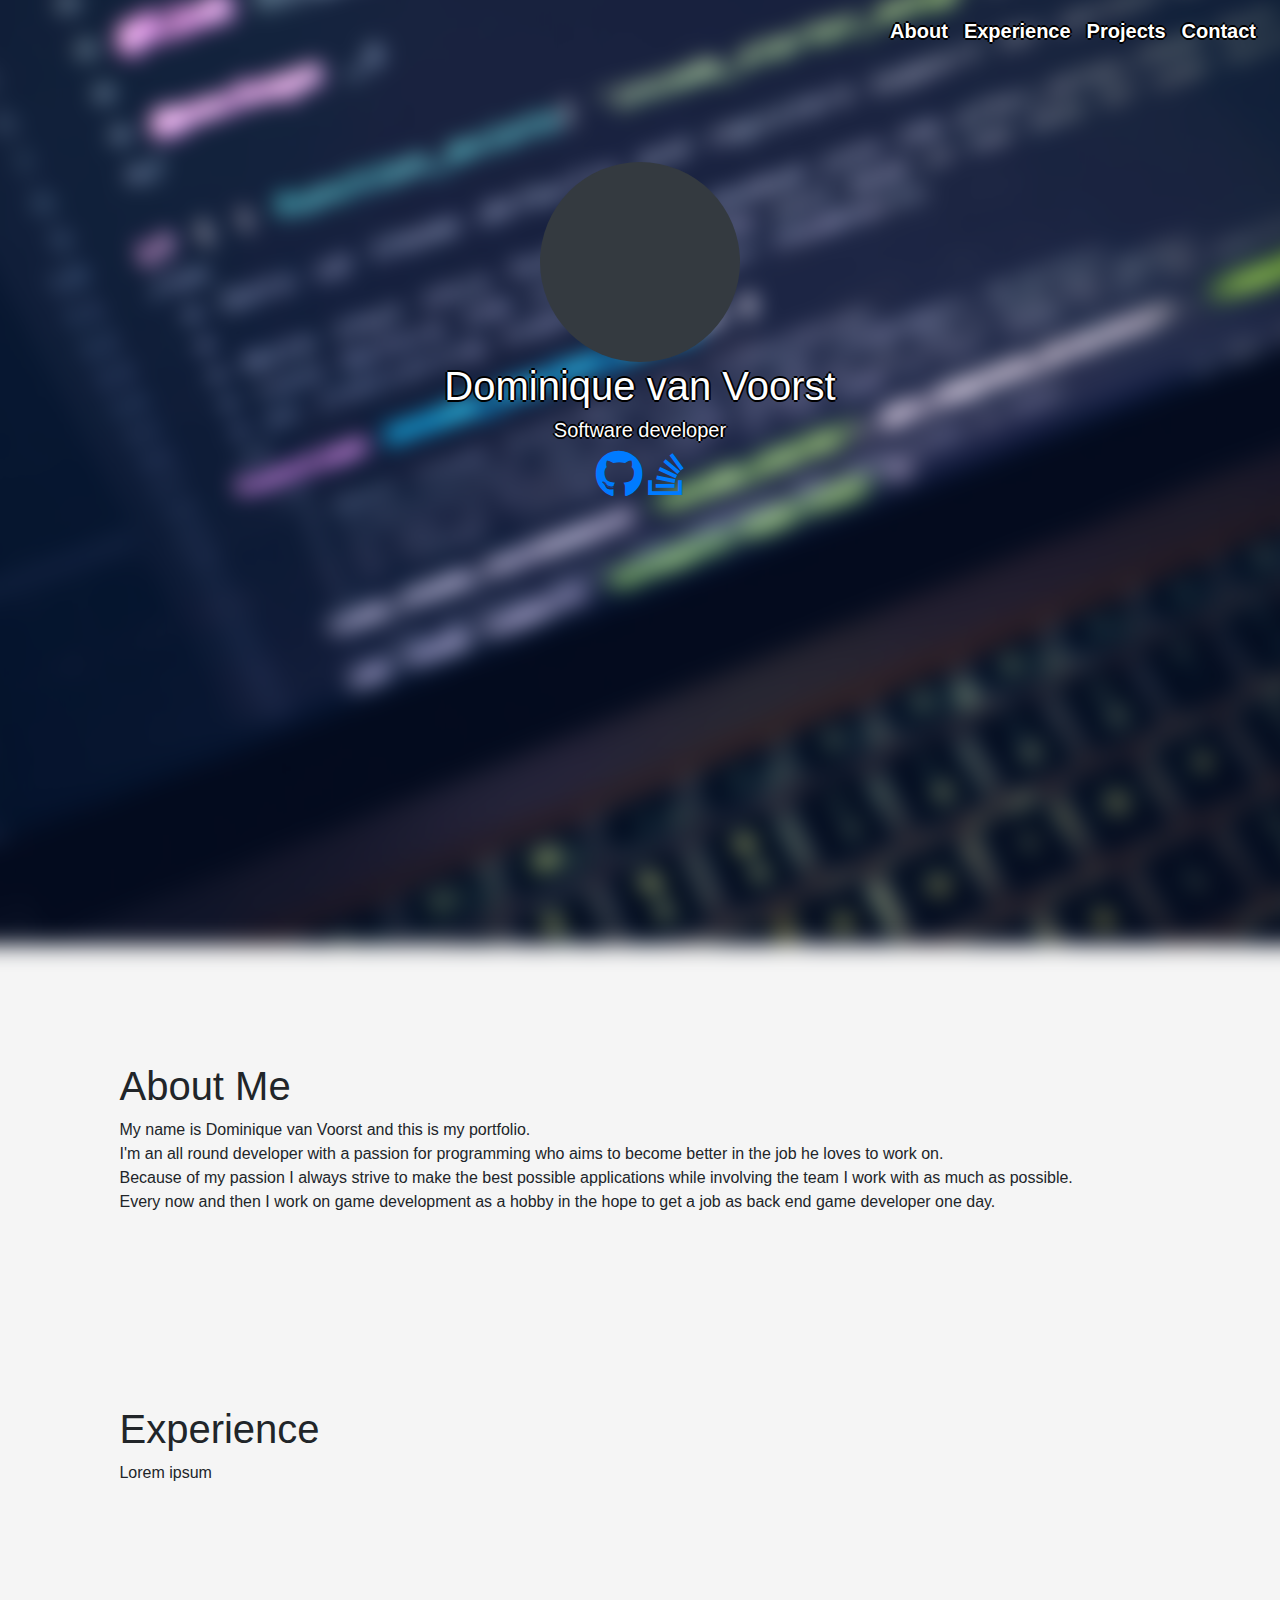
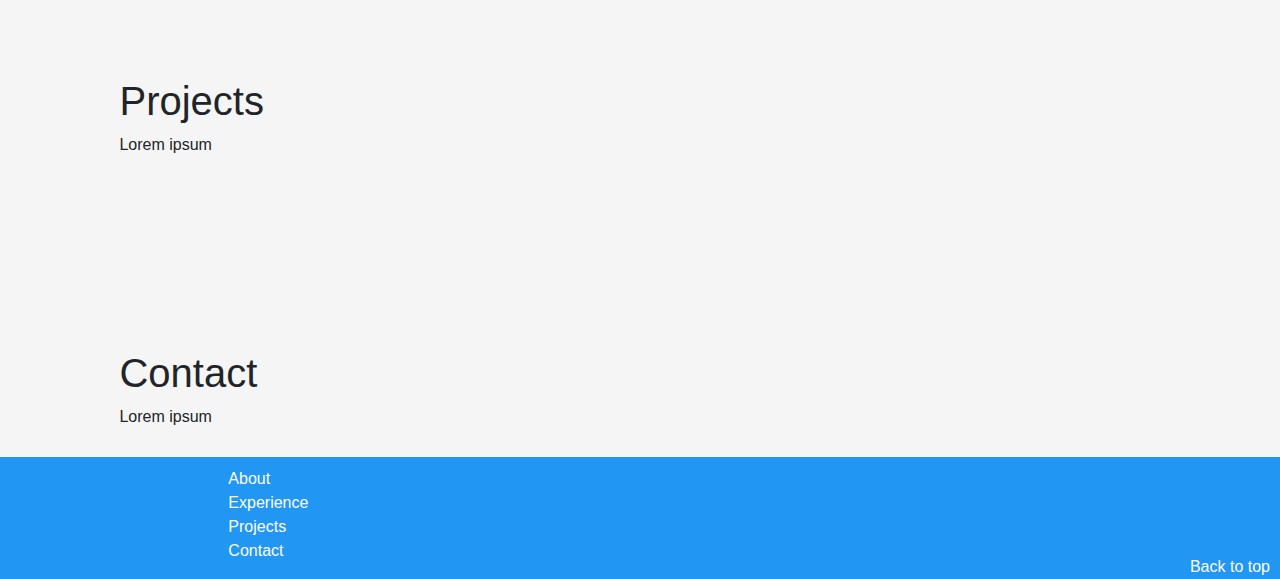
==== main.html @ 4c3c2ff3 "added a footer, improved web layout" ====
<!DOCTYPE html>
<html>
    <head>
        <!-- Stylesheet links-->
        <link rel="stylesheet" href="https://maxcdn.bootstrapcdn.com/bootstrap/4.1.0/css/bootstrap.min.css">
        <link rel="stylesheet" type="text/css" href="main.css">
        <link rel="stylesheet" href="https://use.fontawesome.com/releases/v5.0.13/css/all.css">
        <!-- Script includes-->
        <script src="https://ajax.googleapis.com/ajax/libs/jquery/3.3.1/jquery.min.js"></script>
        <script src="https://maxcdn.bootstrapcdn.com/bootstrap/4.1.0/js/bootstrap.min.js"></script>
        <!-- Meta data ?-->
    </head>
    <body>
        <div class="parralax"></div>
        <nav id="navbar" class="navbar navbar-expand-sm transparent navbar-dark">
            <ul class="navbar-nav ml-auto">
                <li class="nav-item active">
                    <a class="nav-link font-weight-bold text-border" href="#about-me">About</a>
                </li>
                <li class="nav-item active">
                    <a class="nav-link font-weight-bold text-border" href="#experience">Experience</a>
                </li>
                <li class="nav-item active">
                    <a class="nav-link font-weight-bold text-border" href="#projects">Projects</a>
                </li>
                <li class="nav-item active">
                    <a class="nav-link font-weight-bold text-border" href="#contact">Contact</a>
                </li>
            </ul>
        </nav>
        <div class="container-fluid" style="margin-top: 100px">
            <div class="row justify-content-center">
                <div class="col-5" >
                    <div class="bg-dark" style=" margin:auto; width: 200px; height: 200px; border-radius: 100%">
                    </div>
                    <div>
                        <h1 class="text-center text-border">Dominique van Voorst</h1>
                        <h5 class="text-center text-border">Software developer</h5>
                    <div>
                    <div style="text-align: center">
                        <a href="#"><i class="fab fa-github fa-3x"></i></a>
                        <a href="#"><i class="fab fa-stack-overflow fa-3x"></i></a>
                    </div>
                </div>
            </div>
        </div>
        <div class="container-fluid">
            <div class="row">
                <div class="col-md-1"></div>
                <div class="col-md-10 card-box" style="margin-top: 550px;">
                    <h1 id="about-me" class="text-block-font-family">About Me</h1>
                    <p>My name is Dominique van Voorst and this is my portfolio. </br>
                    I'm an all round developer with a passion for programming who aims to become better in the job he loves to work on.</br>
                    Because of my passion I always strive to make the best possible applications while involving the team I work with as much as possible. </br>
                    Every now and then I work on game development as a hobby in the hope to get a job as back end game developer one day.</p>
                </div>
                <div class="col-md-1"></div>
            </div>
            <div class="row">
                <div class="col-md-1"></div>
                <div class="col-10 card-box" style="margin-top: 150px;">
                    <h1 id="experience" class="text-block-font-family">Experience</h1>
                    <p>Lorem ipsum</p>
                </div>
                <div class="col-md-1"></div>
            </div>
            <div class="row">
                <div class="col-md-1"></div>
                <div class="col-10 card-box" style="margin-top: 150px;">
                    <h1 id="projects" class="text-block-font-family">Projects</h1>
                    <p>Lorem ipsum</p>
                </div>
                <div class="col-md-1"></div>
            </div>
            <div class="row">
                <div class="col-md-1"></div>
                <div class="col-10 card-box" style="margin-top: 150px;">
                    <h1 id="contact" class="text-block-font-family">Contact</h1>
                    <p>Lorem ipsum</p>
                </div>
                <div class="col-md-1"></div>
            </div>
        </div>
        <footer style="color: white; background-color: #2196f3; height: auto; width: 100%">
            <div class="container-fluid">
                <div class="row">
                    <div class="col-md-2"></div>
                    <div class="col-md-8" style="padding-top: 10px;">
                        <ul class="list-unstyled">
                            <li><a class="text-white" href="#about-me">About</a></li>
                            <li><a class="text-white" href="#experience">Experience</a></li>
                            <li><a class="text-white" href="#projects">Projects</a></li>
                            <li><a class="text-white" href="#contact">Contact</a></li>
                        </ul>
                    </div>
                    <div class="col-md-2" style="position:relative">
                        <a href="#navbar" class="text-white" style="position:absolute; right:10px ;bottom:0">Back to top</a>
                    </div>
                </div>
            </div>
        </footer>
    </body>
</html>
---- main.css ----
.parralax {
    content: "";
    position: absolute;
    background-position: center center;
    background-repeat: no-repeat;
    background-size: cover;
    background-image: url("pictures/thumb2-programming-program-code-macbook-pro-laptop-apple.jpg");
    height:100vh;
    width:100%;
    transform: scale(1.1);
    filter: blur(10px);
}

.navbar.transparent {
    border-width: 0px;
    -webkit-box-shadow: 0px 0px;
    box-shadow: 0px 0px;
    background-color: rgba(0,0,0,0.0);
    background-image: -webkit-gradient(linear, 50.00% 0.00%, 50.00% 100.00%, color-stop( 0% , rgba(0,0,0,0.00)),color-stop( 100% , rgba(0,0,0,0.00)));
    background-image: -webkit-linear-gradient(270deg,rgba(0,0,0,0.00) 0%,rgba(0,0,0,0.00) 100%);
    background-image: linear-gradient(180deg,rgba(0,0,0,0.00) 0%,rgba(0,0,0,0.00) 100%);
}

.text-block-font-family {
    font-family: 'Franklin Gothic Medium', 'Arial Narrow', Arial, sans-serif;
}

.card-box {
    padding: 1%;
}

.navbar-dark .navbar-nav .active>.nav-link {
    font-size: 20px;
}

.text-border {
    color: white;
    text-shadow: -2px 0 black, 0 2px black, 2px 0 black, 0 -2px black;
}

body {
    overflow-x: hidden;
    background-color:#F5F5F5;
}
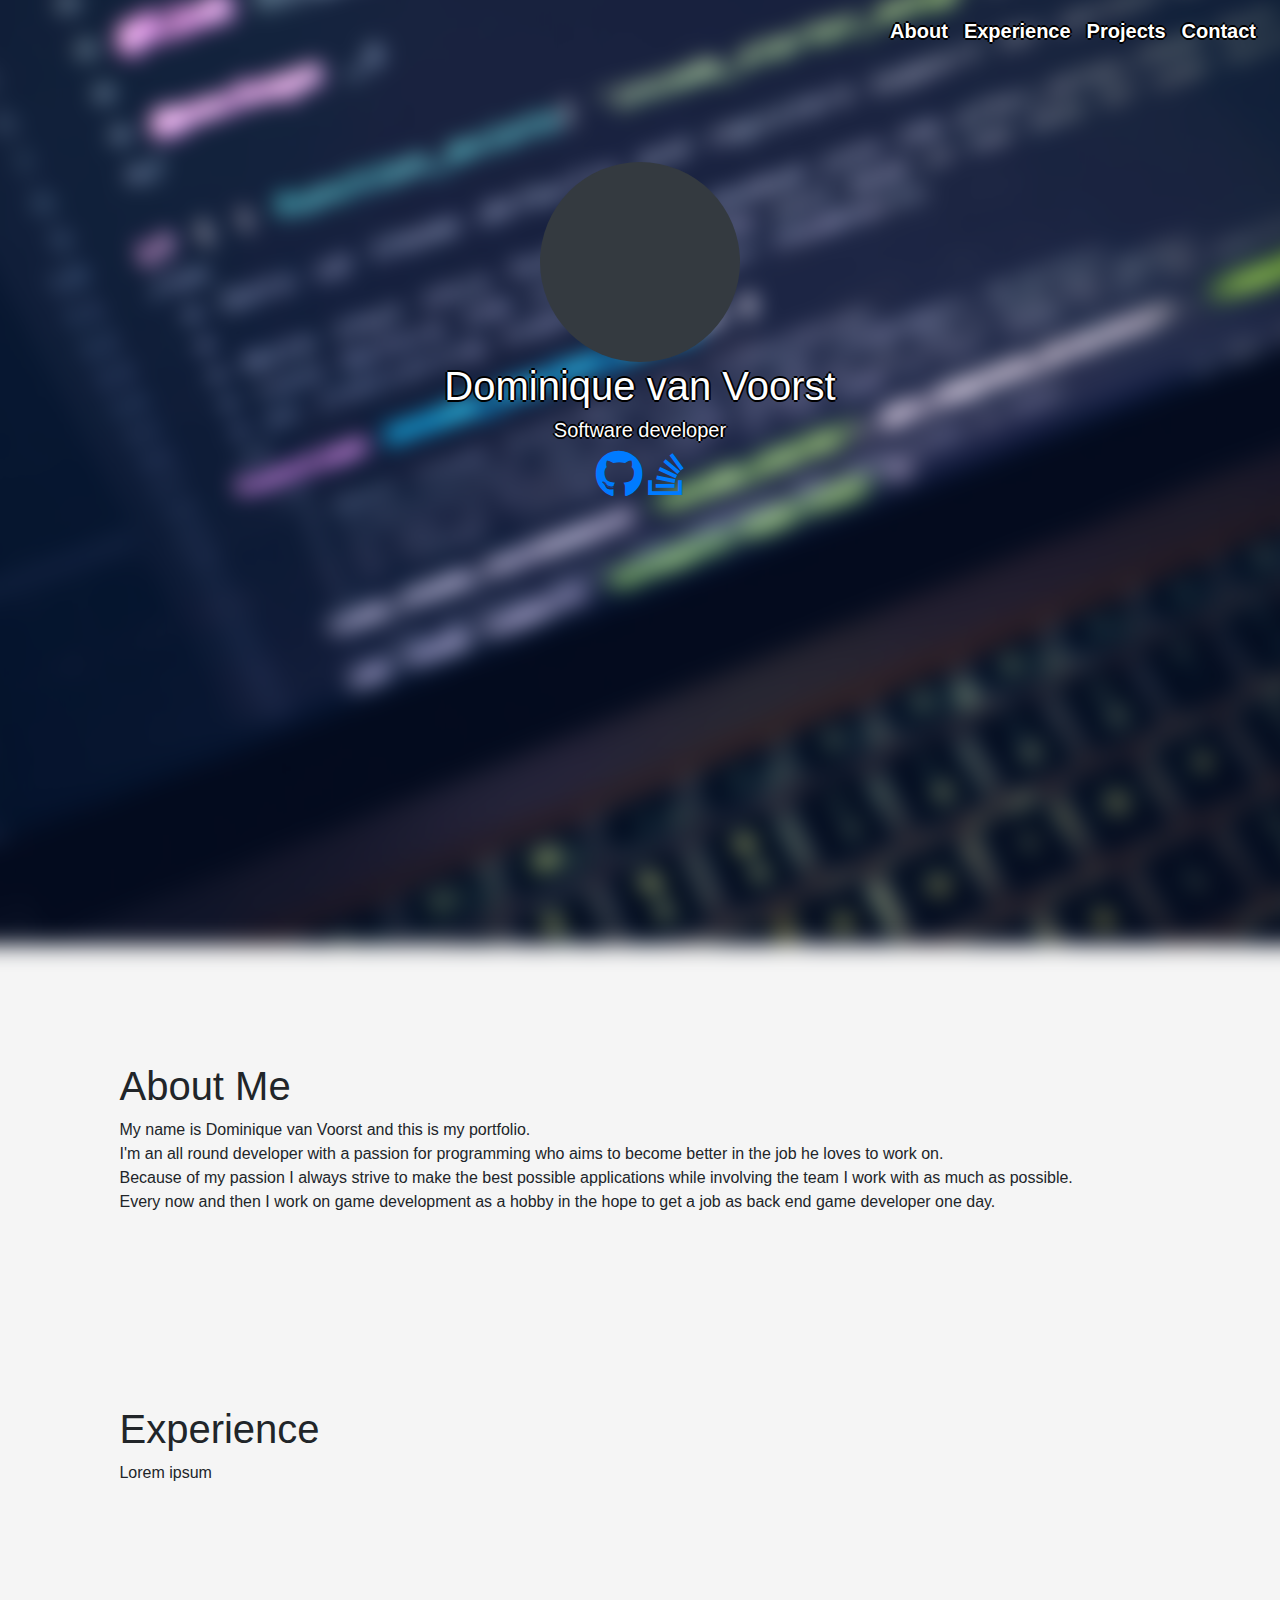
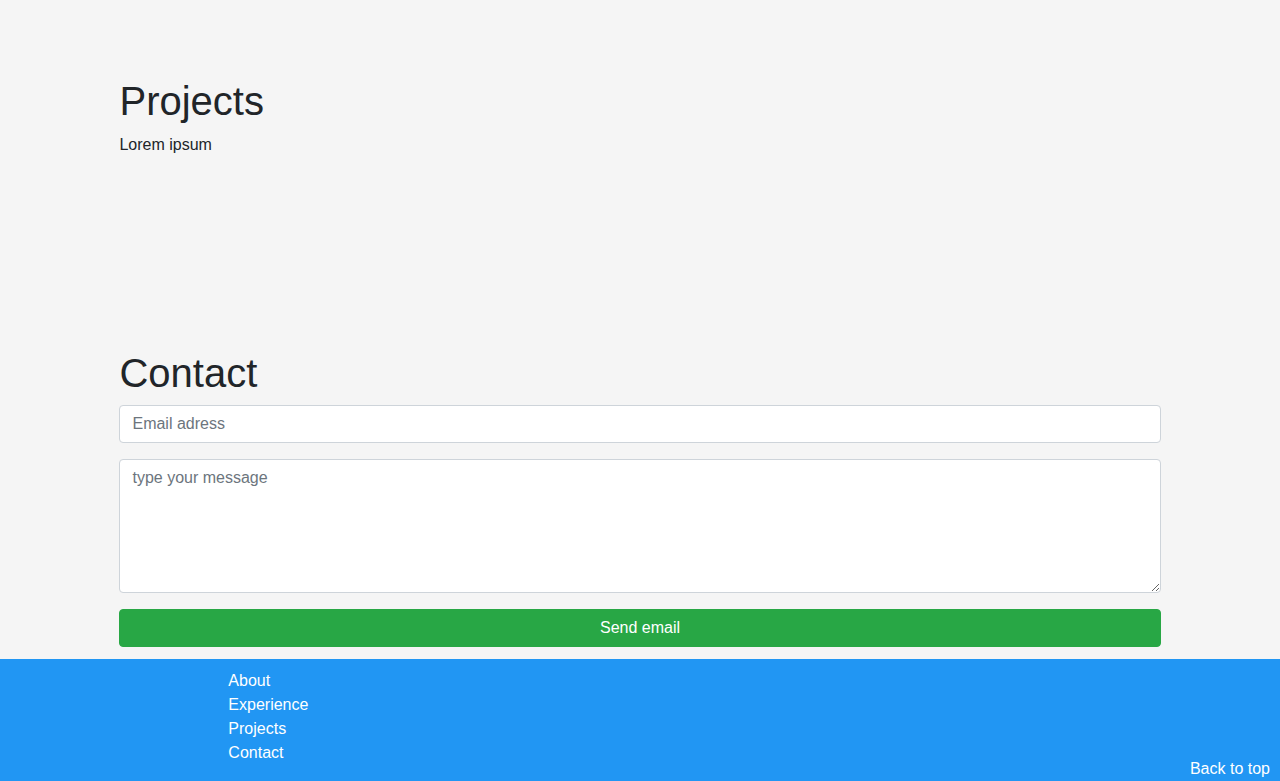
==== commit bbb05919: "added email form to webpage" ====
--- a/main.html
+++ b/main.html
@@ -8,10 +8,14 @@
         <!-- Script includes-->
         <script src="https://ajax.googleapis.com/ajax/libs/jquery/3.3.1/jquery.min.js"></script>
         <script src="https://maxcdn.bootstrapcdn.com/bootstrap/4.1.0/js/bootstrap.min.js"></script>
-        <!-- Meta data ?-->
+        <!-- Meta data -->
+        <meta name="author" content="Dominique van Voorst">
+        <meta name="description" content="Portfolio of Dominique">
+        <meta name="keywords" content="programming, javascript, html, css, java, c++ ,cpp">
     </head>
     <body>
         <div class="parralax"></div>
+        <!-- Navbar -->
         <nav id="navbar" class="navbar navbar-expand-sm transparent navbar-dark">
             <ul class="navbar-nav ml-auto">
                 <li class="nav-item active">
@@ -44,6 +48,7 @@
                 </div>
             </div>
         </div>
+        <!-- Content -->
         <div class="container-fluid">
             <div class="row">
                 <div class="col-md-1"></div>
@@ -76,11 +81,20 @@
                 <div class="col-md-1"></div>
                 <div class="col-10 card-box" style="margin-top: 150px;">
                     <h1 id="contact" class="text-block-font-family">Contact</h1>
-                    <p>Lorem ipsum</p>
+                    <form>
+                        <div class="form-group">
+                            <input class="form-control" placeholder="Email adress"></input>
+                        </div>
+                        <div class="form-group">
+                            <textarea class="form-control" rows="5" placeholder="type your message"></textarea>
+                        </div>
+                        <button type="submit" class="btn btn-success btn-block">Send email</button>
+                    </form>
                 </div>
                 <div class="col-md-1"></div>
             </div>
         </div>
+        <!-- Footer of the webpage-->
         <footer style="color: white; background-color: #2196f3; height: auto; width: 100%">
             <div class="container-fluid">
                 <div class="row">
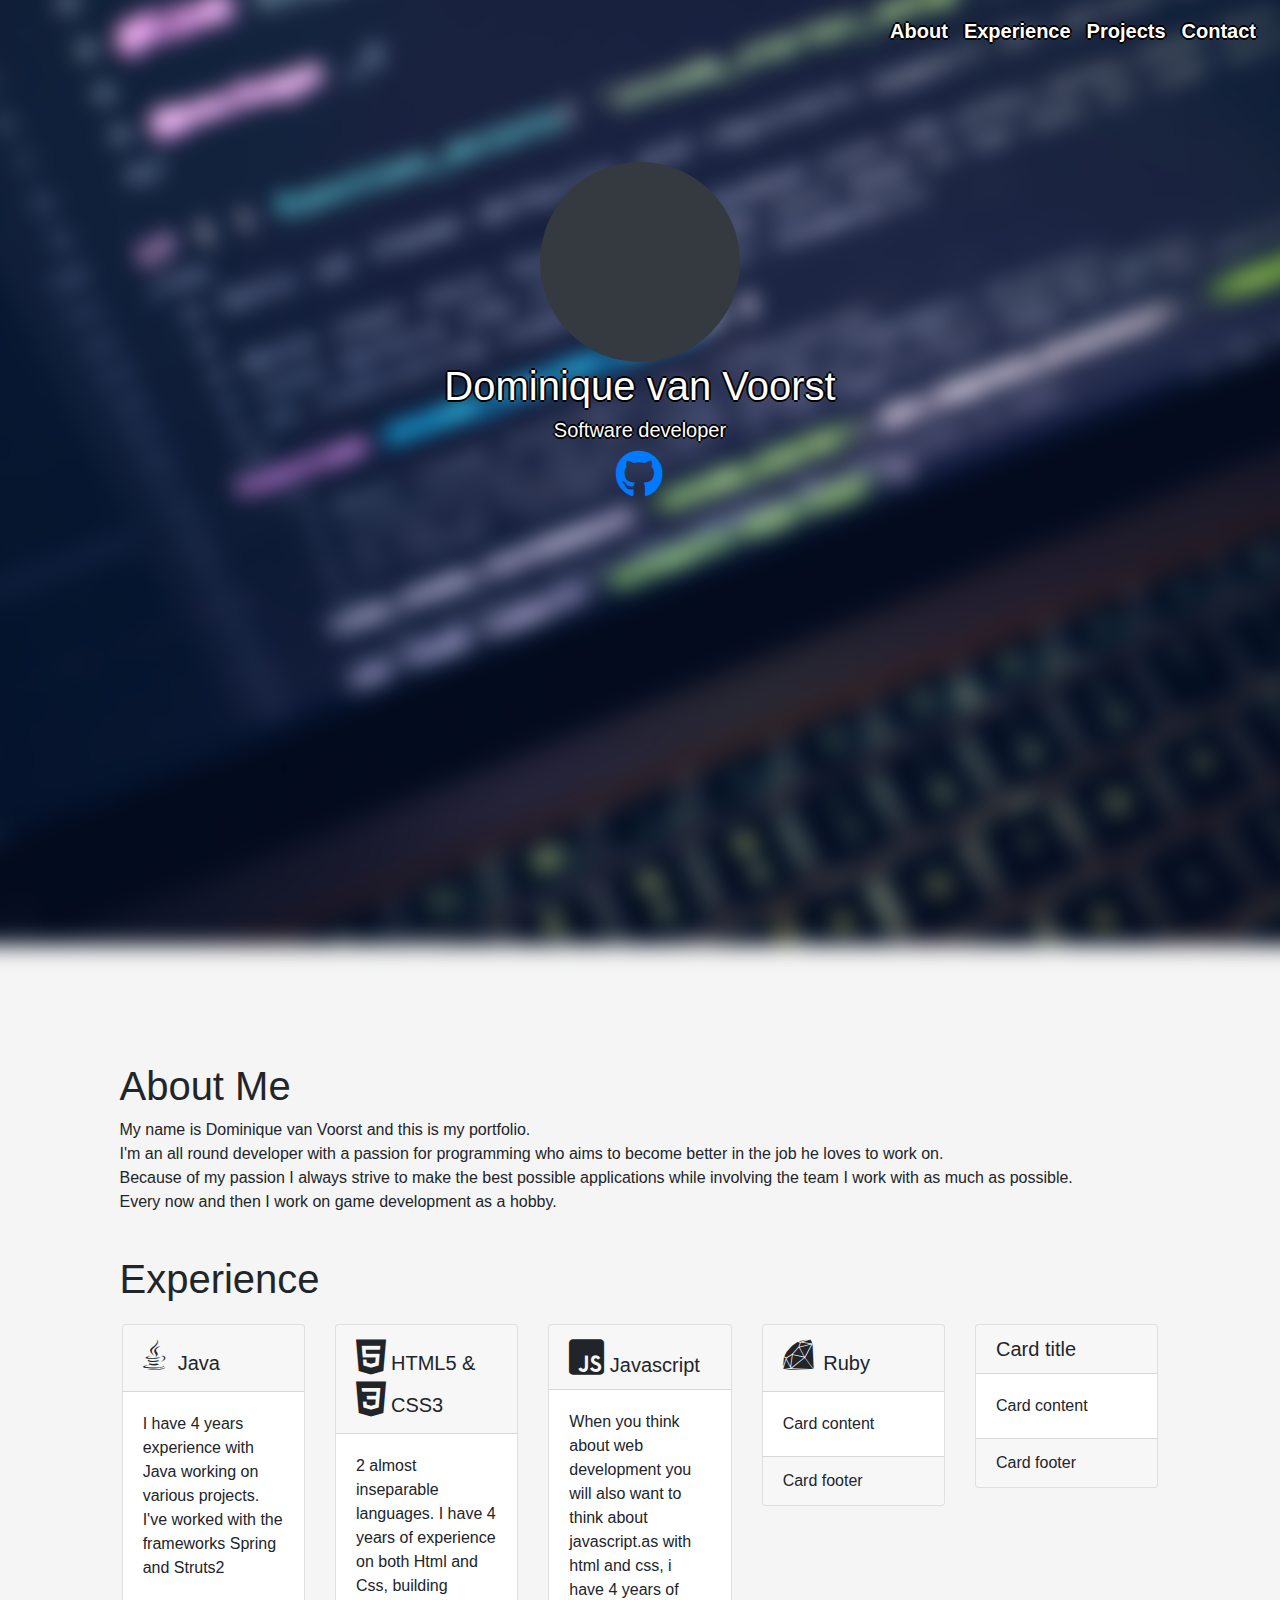
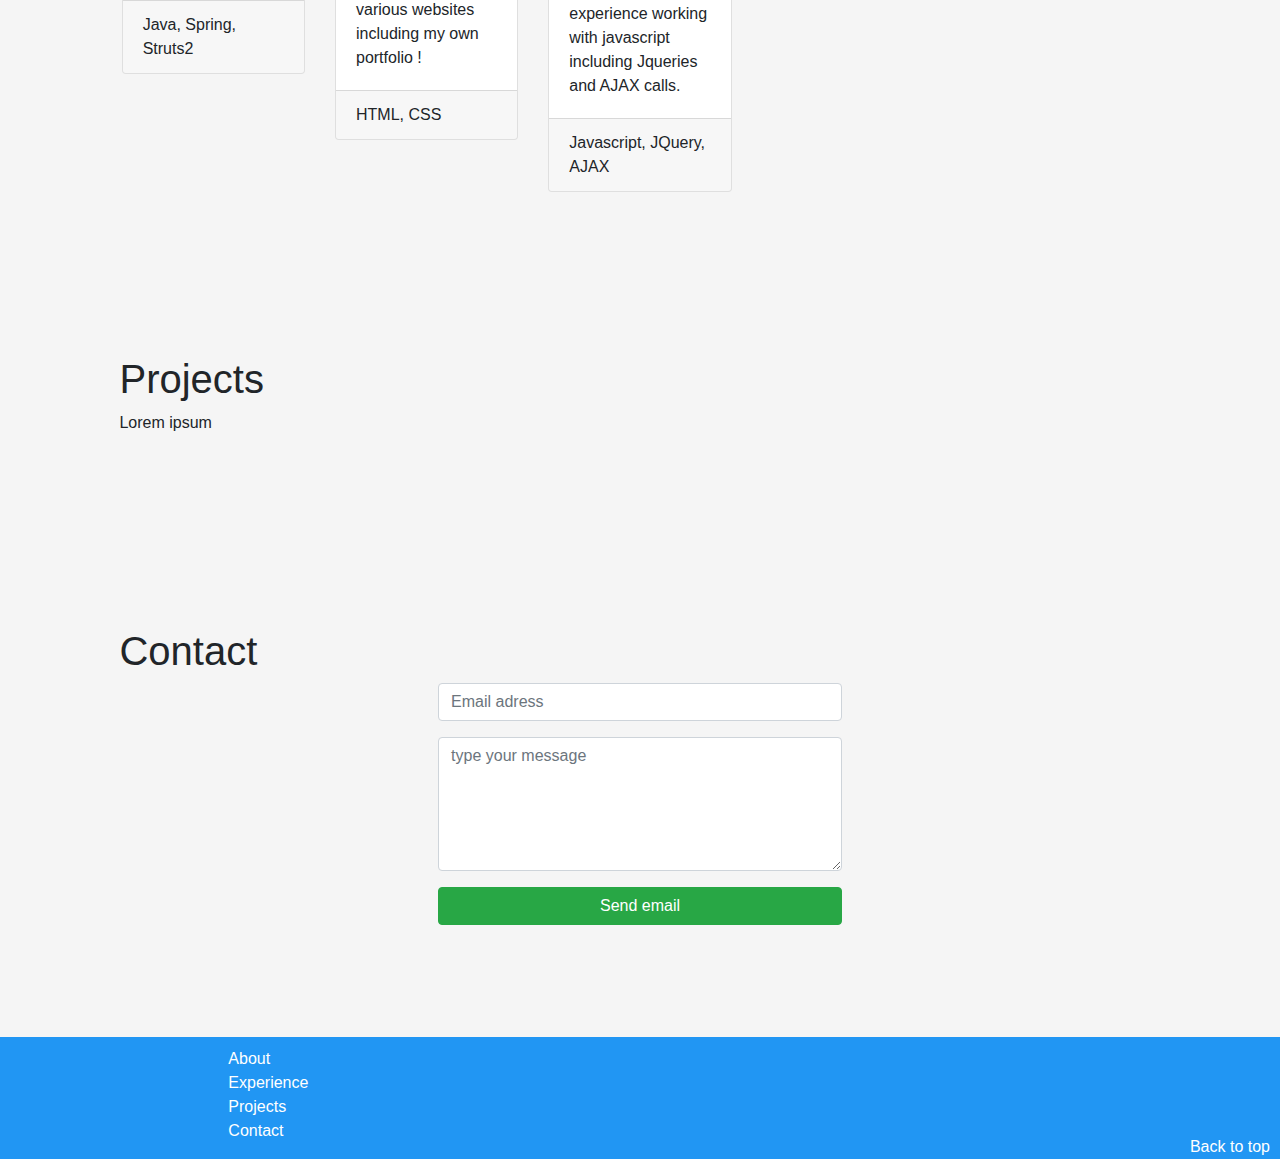
==== commit 0b8a088e: "added cards to experience, included icons to project" ====
--- a/main.html
+++ b/main.html
@@ -1,117 +1,214 @@
 <!DOCTYPE html>
 <html>
-    <head>
-        <!-- Stylesheet links-->
-        <link rel="stylesheet" href="https://maxcdn.bootstrapcdn.com/bootstrap/4.1.0/css/bootstrap.min.css">
-        <link rel="stylesheet" type="text/css" href="main.css">
-        <link rel="stylesheet" href="https://use.fontawesome.com/releases/v5.0.13/css/all.css">
-        <!-- Script includes-->
-        <script src="https://ajax.googleapis.com/ajax/libs/jquery/3.3.1/jquery.min.js"></script>
-        <script src="https://maxcdn.bootstrapcdn.com/bootstrap/4.1.0/js/bootstrap.min.js"></script>
-        <!-- Meta data -->
-        <meta name="author" content="Dominique van Voorst">
-        <meta name="description" content="Portfolio of Dominique">
-        <meta name="keywords" content="programming, javascript, html, css, java, c++ ,cpp">
-    </head>
-    <body>
-        <div class="parralax"></div>
-        <!-- Navbar -->
-        <nav id="navbar" class="navbar navbar-expand-sm transparent navbar-dark">
-            <ul class="navbar-nav ml-auto">
-                <li class="nav-item active">
-                    <a class="nav-link font-weight-bold text-border" href="#about-me">About</a>
-                </li>
-                <li class="nav-item active">
-                    <a class="nav-link font-weight-bold text-border" href="#experience">Experience</a>
-                </li>
-                <li class="nav-item active">
-                    <a class="nav-link font-weight-bold text-border" href="#projects">Projects</a>
-                </li>
-                <li class="nav-item active">
-                    <a class="nav-link font-weight-bold text-border" href="#contact">Contact</a>
-                </li>
-            </ul>
-        </nav>
-        <div class="container-fluid" style="margin-top: 100px">
-            <div class="row justify-content-center">
-                <div class="col-5" >
-                    <div class="bg-dark" style=" margin:auto; width: 200px; height: 200px; border-radius: 100%">
-                    </div>
+
+<head>
+    <!-- Stylesheet links-->
+    <link rel="stylesheet" href="https://maxcdn.bootstrapcdn.com/bootstrap/4.1.0/css/bootstrap.min.css">
+    <link rel="stylesheet" type="text/css" href="main.css">
+    <link rel="stylesheet" href="font-mfizz-2.4.1/font-mfizz.css">
+    <link rel="stylesheet" href="https://use.fontawesome.com/releases/v5.0.13/css/all.css">
+    <!-- Script includes-->
+    <script src="https://ajax.googleapis.com/ajax/libs/jquery/3.3.1/jquery.min.js"></script>
+    <script src="https://maxcdn.bootstrapcdn.com/bootstrap/4.1.0/js/bootstrap.min.js"></script>
+    <!-- Meta data -->
+    <meta name="author" content="Dominique van Voorst">
+    <meta name="description" content="Portfolio of Dominique">
+    <meta name="keywords" content="programming, javascript, html, css, java, c++ ,cpp">
+</head>
+
+<body>
+    <div class="parralax"></div>
+    <!-- Navbar -->
+    <nav id="navbar" class="navbar navbar-expand-sm transparent navbar-dark">
+        <ul class="navbar-nav ml-auto">
+            <li class="nav-item active">
+                <a class="nav-link font-weight-bold text-border" href="#about-me">About</a>
+            </li>
+            <li class="nav-item active">
+                <a class="nav-link font-weight-bold text-border" href="#experience">Experience</a>
+            </li>
+            <li class="nav-item active">
+                <a class="nav-link font-weight-bold text-border" href="#projects">Projects</a>
+            </li>
+            <li class="nav-item active">
+                <a class="nav-link font-weight-bold text-border" href="#contact">Contact</a>
+            </li>
+        </ul>
+    </nav>
+    <div class="container-fluid" style="margin-top: 100px">
+        <div class="row justify-content-center">
+            <div class="col-5">
+                <div class="bg-dark" style=" margin:auto; width: 200px; height: 200px; border-radius: 100%">
+                </div>
+                <div>
+                    <h1 class="text-center text-border">Dominique van Voorst</h1>
+                    <h5 class="text-center text-border">Software developer</h5>
                     <div>
-                        <h1 class="text-center text-border">Dominique van Voorst</h1>
-                        <h5 class="text-center text-border">Software developer</h5>
-                    <div>
-                    <div style="text-align: center">
-                        <a href="#"><i class="fab fa-github fa-3x"></i></a>
-                        <a href="#"><i class="fab fa-stack-overflow fa-3x"></i></a>
+                        <div style="text-align: center">
+                            <a href="https://github.com/wereldjes">
+                                <i class="fab fa-github fa-3x"></i>
+                            </a>
+                        </div>
                     </div>
                 </div>
             </div>
-        </div>
-        <!-- Content -->
-        <div class="container-fluid">
-            <div class="row">
-                <div class="col-md-1"></div>
-                <div class="col-md-10 card-box" style="margin-top: 550px;">
-                    <h1 id="about-me" class="text-block-font-family">About Me</h1>
-                    <p>My name is Dominique van Voorst and this is my portfolio. </br>
-                    I'm an all round developer with a passion for programming who aims to become better in the job he loves to work on.</br>
-                    Because of my passion I always strive to make the best possible applications while involving the team I work with as much as possible. </br>
-                    Every now and then I work on game development as a hobby in the hope to get a job as back end game developer one day.</p>
-                </div>
-                <div class="col-md-1"></div>
+            <!-- Content -->
+            <div class="container-fluid">
+                <div class="row">
+                    <div class="col-md-1"></div>
+                    <div class="col-md-10 card-box" style="margin-top: 550px;">
+                        <h1 id="about-me" class="text-block-font-family">About Me</h1>
+                        <p>My name is Dominique van Voorst and this is my portfolio. </br>
+                            I'm an all round developer with a passion for programming who aims to become better in the job he loves to work on.</br>
+                            Because of my passion I always strive to make the best possible applications while involving the team I work with as much
+                            as possible. </br>
+                            Every now and then I work on game development as a hobby.</p>
+                    </div>
+                    <div class="col-md-1"></div>
+                </div>
+                <div class="row">
+                    <div class="col-md-1"></div>
+                    <div class="col-md10 card-box">
+                        <h1 id="experience" class="text-block-font-family">Experience</h1>
+                    </div>
+                    <div class="col-md-1"></div>
+                </div>
+                <div class="row">
+                    <div class="col-md-1">
+                    </div>
+                    <div class="col-md-2">
+                        <div class="card">
+                            <h5 class="card-header">
+                                <i class="icon-java" style="font-size: 35px"></i>Java
+                            </h5>
+                            <div class="card-body">
+                                <p class="card-text">
+                                   I have 4 years experience with Java working on various projects. I've worked with the frameworks Spring and Struts2
+                                </p>
+                            </div>
+                            <div class="card-footer">
+                                Java, Spring, Struts2
+                            </div>
+                        </div>
+                    </div>
+                    <div class="col-md-2">
+                        <div class="card">
+                            <h5 class="card-header">
+                                <i class="icon-html5-alt" style="font-size: 35px"></i>HTML5 & <i class="icon-css3-alt" style="font-size: 35px"></i>CSS3
+                            </h5>
+                            <div class="card-body">
+                                <p class="card-text">
+                                    2 almost inseparable languages. I have 4 years of experience on both Html and Css, building various websites including my own portfolio !
+                                </p>
+                            </div>
+                            <div class="card-footer">
+                                HTML, CSS
+                            </div>
+                        </div>
+                    </div>
+                    <div class="col-md-2">
+                        <div class="card">
+                            <h5 class="card-header">
+                                <i class="fab fa-js-square fa-2x"></i> Javascript
+                            </h5>
+                            <div class="card-body">
+                                <p class="card-text">
+                                    When you think about web development you will also want to think about javascript.as with html and css, i have 4 years of experience working
+                                    with javascript including Jqueries and AJAX calls.
+                                </p>
+                            </div>
+                            <div class="card-footer">
+                                Javascript, JQuery, AJAX
+                            </div>
+                        </div>
+                    </div>
+                    <div class="col-md-2">
+                        <div class="card">
+                            <h5 class="card-header">
+                                <i class="icon-ruby" style="font-size: 35px"></i> Ruby
+                            </h5>
+                            <div class="card-body">
+                                <p class="card-text">
+                                    Card content
+                                </p>
+                            </div>
+                            <div class="card-footer">
+                                Card footer
+                            </div>
+                        </div>
+                    </div>
+                    <div class="col-md-2">
+                        <div class="card">
+                            <h5 class="card-header">
+                                Card title
+                            </h5>
+                            <div class="card-body">
+                                <p class="card-text">
+                                    Card content
+                                </p>
+                            </div>
+                            <div class="card-footer">
+                                Card footer
+                            </div>
+                        </div>
+                    </div>
+                    <div class="col-md-1">
+                    </div>
+                </div>
+                <div class="row">
+                    <div class="col-md-1"></div>
+                    <div class="col-10 card-box" style="margin-top: 150px;">
+                        <h1 id="projects" class="text-block-font-family">Projects</h1>
+                        <p>Lorem ipsum</p>
+                    </div>
+                    <div class="col-md-1"></div>
+                </div>
+                <div class="row">
+                    <div class="col-md-1"></div>
+                    <div class="col-10 card-box" style="margin-top: 150px;">
+                        <h1 id="contact" class="text-block-font-family">Contact</h1>
+                        <div class="col-md-5" style="margin: 0 auto">
+                            <form>
+                                <div class="form-group">
+                                    <input class="form-control" placeholder="Email adress"></input>
+                                </div>
+                                <div class="form-group">
+                                    <textarea class="form-control" rows="5" placeholder="type your message"></textarea>
+                                </div>
+                                <button type="submit" class="btn btn-success btn-block">Send email</button>
+                            </form>
+                        </div>
+                    </div>
+                    <div class="col-md-1"></div>
+                </div>
             </div>
-            <div class="row">
-                <div class="col-md-1"></div>
-                <div class="col-10 card-box" style="margin-top: 150px;">
-                    <h1 id="experience" class="text-block-font-family">Experience</h1>
-                    <p>Lorem ipsum</p>
-                </div>
-                <div class="col-md-1"></div>
-            </div>
-            <div class="row">
-                <div class="col-md-1"></div>
-                <div class="col-10 card-box" style="margin-top: 150px;">
-                    <h1 id="projects" class="text-block-font-family">Projects</h1>
-                    <p>Lorem ipsum</p>
-                </div>
-                <div class="col-md-1"></div>
-            </div>
-            <div class="row">
-                <div class="col-md-1"></div>
-                <div class="col-10 card-box" style="margin-top: 150px;">
-                    <h1 id="contact" class="text-block-font-family">Contact</h1>
-                    <form>
-                        <div class="form-group">
-                            <input class="form-control" placeholder="Email adress"></input>
-                        </div>
-                        <div class="form-group">
-                            <textarea class="form-control" rows="5" placeholder="type your message"></textarea>
-                        </div>
-                        <button type="submit" class="btn btn-success btn-block">Send email</button>
-                    </form>
-                </div>
-                <div class="col-md-1"></div>
-            </div>
-        </div>
-        <!-- Footer of the webpage-->
-        <footer style="color: white; background-color: #2196f3; height: auto; width: 100%">
-            <div class="container-fluid">
-                <div class="row">
-                    <div class="col-md-2"></div>
-                    <div class="col-md-8" style="padding-top: 10px;">
-                        <ul class="list-unstyled">
-                            <li><a class="text-white" href="#about-me">About</a></li>
-                            <li><a class="text-white" href="#experience">Experience</a></li>
-                            <li><a class="text-white" href="#projects">Projects</a></li>
-                            <li><a class="text-white" href="#contact">Contact</a></li>
-                        </ul>
-                    </div>
-                    <div class="col-md-2" style="position:relative">
-                        <a href="#navbar" class="text-white" style="position:absolute; right:10px ;bottom:0">Back to top</a>
-                    </div>
-                </div>
-            </div>
-        </footer>
-    </body>
+            <!-- Footer of the webpage-->
+            <footer style="color: white; margin-top: 100px; background-color: #2196f3; height: auto; width: 100%">
+                <div class="container-fluid">
+                    <div class="row">
+                        <div class="col-md-2"></div>
+                        <div class="col-md-8" style="padding-top: 10px;">
+                            <ul class="list-unstyled">
+                                <li>
+                                    <a class="text-white" href="#about-me">About</a>
+                                </li>
+                                <li>
+                                    <a class="text-white" href="#experience">Experience</a>
+                                </li>
+                                <li>
+                                    <a class="text-white" href="#projects">Projects</a>
+                                </li>
+                                <li>
+                                    <a class="text-white" href="#contact">Contact</a>
+                                </li>
+                            </ul>
+                        </div>
+                        <div class="col-md-2" style="position:relative">
+                            <a href="#navbar" class="text-white" style="position:absolute; right:10px ;bottom:0">Back to top</a>
+                        </div>
+                    </div>
+                </div>
+            </footer>
+</body>
+
 </html>--- a/font-mfizz-2.4.1/font-mfizz.css
+++ b/font-mfizz-2.4.1/font-mfizz.css
@@ -0,0 +1,324 @@
+/*!
+ * Font Mfizz 2.4.1
+ * Copyright 2013-2017 Fizzed, Inc.
+ * MIT License
+ *
+ * Project: http://fizzed.com/oss/font-mfizz
+ *
+ * The font designed for technology and software geeks representing programming
+ * languages, operating systems, software engineering, and technology.
+ *
+ * Fizzed, Inc.
+ * Web: http://fizzed.com/
+ * Twitter: http://twitter.com/fizzed_inc
+ */
+
+@font-face {
+  font-family: "FontMfizz";
+  src: url("./font-mfizz.eot");
+  src: url("./font-mfizz.eot?#iefix") format("embedded-opentype"),
+       url("./font-mfizz.woff") format("woff"),
+       url("./font-mfizz.ttf") format("truetype"),
+       url("./font-mfizz.svg#font-mfizz") format("svg");
+  font-weight: normal;
+  font-style: normal;
+}
+
+@media screen and (-webkit-min-device-pixel-ratio:0) {
+  @font-face {
+    font-family: "FontMfizz";
+    src: url("./font-mfizz.svg#font-mfizz") format("svg");
+  }
+}
+
+[data-icon]:before { content: attr(data-icon); }
+
+[data-icon]:before,
+.icon-3dprint:before,
+.icon-alpinelinux:before,
+.icon-angular:before,
+.icon-angular-alt:before,
+.icon-antenna:before,
+.icon-apache:before,
+.icon-archlinux:before,
+.icon-aws:before,
+.icon-azure:before,
+.icon-backbone:before,
+.icon-blackberry:before,
+.icon-bomb:before,
+.icon-bootstrap:before,
+.icon-c:before,
+.icon-cassandra:before,
+.icon-centos:before,
+.icon-clojure:before,
+.icon-codeigniter:before,
+.icon-codepen:before,
+.icon-coffee-bean:before,
+.icon-cplusplus:before,
+.icon-csharp:before,
+.icon-css:before,
+.icon-css3:before,
+.icon-css3-alt:before,
+.icon-d3:before,
+.icon-database:before,
+.icon-database-alt:before,
+.icon-database-alt2:before,
+.icon-debian:before,
+.icon-docker:before,
+.icon-dreamhost:before,
+.icon-elixir:before,
+.icon-elm:before,
+.icon-erlang:before,
+.icon-exherbo:before,
+.icon-fedora:before,
+.icon-fire-alt:before,
+.icon-freebsd:before,
+.icon-freecodecamp:before,
+.icon-gentoo:before,
+.icon-ghost:before,
+.icon-git:before,
+.icon-gnome:before,
+.icon-go:before,
+.icon-go-alt:before,
+.icon-google:before,
+.icon-google-alt:before,
+.icon-google-code:before,
+.icon-google-developers:before,
+.icon-gradle:before,
+.icon-grails:before,
+.icon-grails-alt:before,
+.icon-grunt:before,
+.icon-gulp:before,
+.icon-gulp-alt:before,
+.icon-hadoop:before,
+.icon-haskell:before,
+.icon-heroku:before,
+.icon-html:before,
+.icon-html5:before,
+.icon-html5-alt:before,
+.icon-iphone:before,
+.icon-java:before,
+.icon-java-bold:before,
+.icon-java-duke:before,
+.icon-javascript:before,
+.icon-javascript-alt:before,
+.icon-jetty:before,
+.icon-jquery:before,
+.icon-kde:before,
+.icon-laravel:before,
+.icon-line-graph:before,
+.icon-linux-mint:before,
+.icon-looking:before,
+.icon-magento:before,
+.icon-mariadb:before,
+.icon-maven:before,
+.icon-microscope:before,
+.icon-mobile-device:before,
+.icon-mobile-phone-alt:before,
+.icon-mobile-phone-broadcast:before,
+.icon-mongodb:before,
+.icon-mssql:before,
+.icon-mysql:before,
+.icon-mysql-alt:before,
+.icon-netbsd:before,
+.icon-nginx:before,
+.icon-nginx-alt:before,
+.icon-nginx-alt2:before,
+.icon-nodejs:before,
+.icon-npm:before,
+.icon-objc:before,
+.icon-openshift:before,
+.icon-oracle:before,
+.icon-oracle-alt:before,
+.icon-osx:before,
+.icon-perl:before,
+.icon-phone-alt:before,
+.icon-phone-gap:before,
+.icon-phone-retro:before,
+.icon-php:before,
+.icon-php-alt:before,
+.icon-playframework:before,
+.icon-playframework-alt:before,
+.icon-plone:before,
+.icon-postgres:before,
+.icon-postgres-alt:before,
+.icon-python:before,
+.icon-raspberrypi:before,
+.icon-reactjs:before,
+.icon-redhat:before,
+.icon-redis:before,
+.icon-ruby:before,
+.icon-ruby-on-rails:before,
+.icon-ruby-on-rails-alt:before,
+.icon-rust:before,
+.icon-sass:before,
+.icon-satellite:before,
+.icon-scala:before,
+.icon-scala-alt:before,
+.icon-script:before,
+.icon-script-alt:before,
+.icon-shell:before,
+.icon-sitefinity:before,
+.icon-solaris:before,
+.icon-splatter:before,
+.icon-spring:before,
+.icon-suse:before,
+.icon-svg:before,
+.icon-symfony:before,
+.icon-tomcat:before,
+.icon-ubuntu:before,
+.icon-unity:before,
+.icon-wireless:before,
+.icon-wordpress:before,
+.icon-x11:before {
+  display: inline-block;
+  font-family: "FontMfizz";
+  font-style: normal;
+  font-weight: normal;
+  font-variant: normal;
+  line-height: 1;
+  text-decoration: inherit;
+  text-rendering: optimizeLegibility;
+  text-transform: none;
+  -moz-osx-font-smoothing: grayscale;
+  -webkit-font-smoothing: antialiased;
+  font-smoothing: antialiased;
+}
+
+.icon-3dprint:before { content: "\f100"; }
+.icon-alpinelinux:before { content: "\f101"; }
+.icon-angular:before { content: "\f102"; }
+.icon-angular-alt:before { content: "\f103"; }
+.icon-antenna:before { content: "\f104"; }
+.icon-apache:before { content: "\f105"; }
+.icon-archlinux:before { content: "\f106"; }
+.icon-aws:before { content: "\f107"; }
+.icon-azure:before { content: "\f108"; }
+.icon-backbone:before { content: "\f109"; }
+.icon-blackberry:before { content: "\f10a"; }
+.icon-bomb:before { content: "\f10b"; }
+.icon-bootstrap:before { content: "\f10c"; }
+.icon-c:before { content: "\f10d"; }
+.icon-cassandra:before { content: "\f10e"; }
+.icon-centos:before { content: "\f10f"; }
+.icon-clojure:before { content: "\f110"; }
+.icon-codeigniter:before { content: "\f111"; }
+.icon-codepen:before { content: "\f112"; }
+.icon-coffee-bean:before { content: "\f113"; }
+.icon-cplusplus:before { content: "\f114"; }
+.icon-csharp:before { content: "\f115"; }
+.icon-css:before { content: "\f116"; }
+.icon-css3:before { content: "\f117"; }
+.icon-css3-alt:before { content: "\f118"; }
+.icon-d3:before { content: "\f119"; }
+.icon-database:before { content: "\f11a"; }
+.icon-database-alt:before { content: "\f11b"; }
+.icon-database-alt2:before { content: "\f11c"; }
+.icon-debian:before { content: "\f11d"; }
+.icon-docker:before { content: "\f11e"; }
+.icon-dreamhost:before { content: "\f11f"; }
+.icon-elixir:before { content: "\f120"; }
+.icon-elm:before { content: "\f121"; }
+.icon-erlang:before { content: "\f122"; }
+.icon-exherbo:before { content: "\f123"; }
+.icon-fedora:before { content: "\f124"; }
+.icon-fire-alt:before { content: "\f125"; }
+.icon-freebsd:before { content: "\f126"; }
+.icon-freecodecamp:before { content: "\f127"; }
+.icon-gentoo:before { content: "\f128"; }
+.icon-ghost:before { content: "\f129"; }
+.icon-git:before { content: "\f12a"; }
+.icon-gnome:before { content: "\f12b"; }
+.icon-go:before { content: "\f12c"; }
+.icon-go-alt:before { content: "\f12d"; }
+.icon-google:before { content: "\f12e"; }
+.icon-google-alt:before { content: "\f12f"; }
+.icon-google-code:before { content: "\f130"; }
+.icon-google-developers:before { content: "\f131"; }
+.icon-gradle:before { content: "\f132"; }
+.icon-grails:before { content: "\f133"; }
+.icon-grails-alt:before { content: "\f134"; }
+.icon-grunt:before { content: "\f135"; }
+.icon-gulp:before { content: "\f136"; }
+.icon-gulp-alt:before { content: "\f137"; }
+.icon-hadoop:before { content: "\f138"; }
+.icon-haskell:before { content: "\f139"; }
+.icon-heroku:before { content: "\f13a"; }
+.icon-html:before { content: "\f13b"; }
+.icon-html5:before { content: "\f13c"; }
+.icon-html5-alt:before { content: "\f13d"; }
+.icon-iphone:before { content: "\f13e"; }
+.icon-java:before { content: "\f13f"; }
+.icon-java-bold:before { content: "\f140"; }
+.icon-java-duke:before { content: "\f141"; }
+.icon-javascript:before { content: "\f142"; }
+.icon-javascript-alt:before { content: "\f143"; }
+.icon-jetty:before { content: "\f144"; }
+.icon-jquery:before { content: "\f145"; }
+.icon-kde:before { content: "\f146"; }
+.icon-laravel:before { content: "\f147"; }
+.icon-line-graph:before { content: "\f148"; }
+.icon-linux-mint:before { content: "\f149"; }
+.icon-looking:before { content: "\f14a"; }
+.icon-magento:before { content: "\f14b"; }
+.icon-mariadb:before { content: "\f14c"; }
+.icon-maven:before { content: "\f14d"; }
+.icon-microscope:before { content: "\f14e"; }
+.icon-mobile-device:before { content: "\f14f"; }
+.icon-mobile-phone-alt:before { content: "\f150"; }
+.icon-mobile-phone-broadcast:before { content: "\f151"; }
+.icon-mongodb:before { content: "\f152"; }
+.icon-mssql:before { content: "\f153"; }
+.icon-mysql:before { content: "\f154"; }
+.icon-mysql-alt:before { content: "\f155"; }
+.icon-netbsd:before { content: "\f156"; }
+.icon-nginx:before { content: "\f157"; }
+.icon-nginx-alt:before { content: "\f158"; }
+.icon-nginx-alt2:before { content: "\f159"; }
+.icon-nodejs:before { content: "\f15a"; }
+.icon-npm:before { content: "\f15b"; }
+.icon-objc:before { content: "\f15c"; }
+.icon-openshift:before { content: "\f15d"; }
+.icon-oracle:before { content: "\f15e"; }
+.icon-oracle-alt:before { content: "\f15f"; }
+.icon-osx:before { content: "\f160"; }
+.icon-perl:before { content: "\f161"; }
+.icon-phone-alt:before { content: "\f162"; }
+.icon-phone-gap:before { content: "\f163"; }
+.icon-phone-retro:before { content: "\f164"; }
+.icon-php:before { content: "\f165"; }
+.icon-php-alt:before { content: "\f166"; }
+.icon-playframework:before { content: "\f167"; }
+.icon-playframework-alt:before { content: "\f168"; }
+.icon-plone:before { content: "\f169"; }
+.icon-postgres:before { content: "\f16a"; }
+.icon-postgres-alt:before { content: "\f16b"; }
+.icon-python:before { content: "\f16c"; }
+.icon-raspberrypi:before { content: "\f16d"; }
+.icon-reactjs:before { content: "\f16e"; }
+.icon-redhat:before { content: "\f16f"; }
+.icon-redis:before { content: "\f170"; }
+.icon-ruby:before { content: "\f171"; }
+.icon-ruby-on-rails:before { content: "\f172"; }
+.icon-ruby-on-rails-alt:before { content: "\f173"; }
+.icon-rust:before { content: "\f174"; }
+.icon-sass:before { content: "\f175"; }
+.icon-satellite:before { content: "\f176"; }
+.icon-scala:before { content: "\f177"; }
+.icon-scala-alt:before { content: "\f178"; }
+.icon-script:before { content: "\f179"; }
+.icon-script-alt:before { content: "\f17a"; }
+.icon-shell:before { content: "\f17b"; }
+.icon-sitefinity:before { content: "\f17c"; }
+.icon-solaris:before { content: "\f17d"; }
+.icon-splatter:before { content: "\f17e"; }
+.icon-spring:before { content: "\f17f"; }
+.icon-suse:before { content: "\f180"; }
+.icon-svg:before { content: "\f181"; }
+.icon-symfony:before { content: "\f182"; }
+.icon-tomcat:before { content: "\f183"; }
+.icon-ubuntu:before { content: "\f184"; }
+.icon-unity:before { content: "\f185"; }
+.icon-wireless:before { content: "\f186"; }
+.icon-wordpress:before { content: "\f187"; }
+.icon-x11:before { content: "\f188"; }
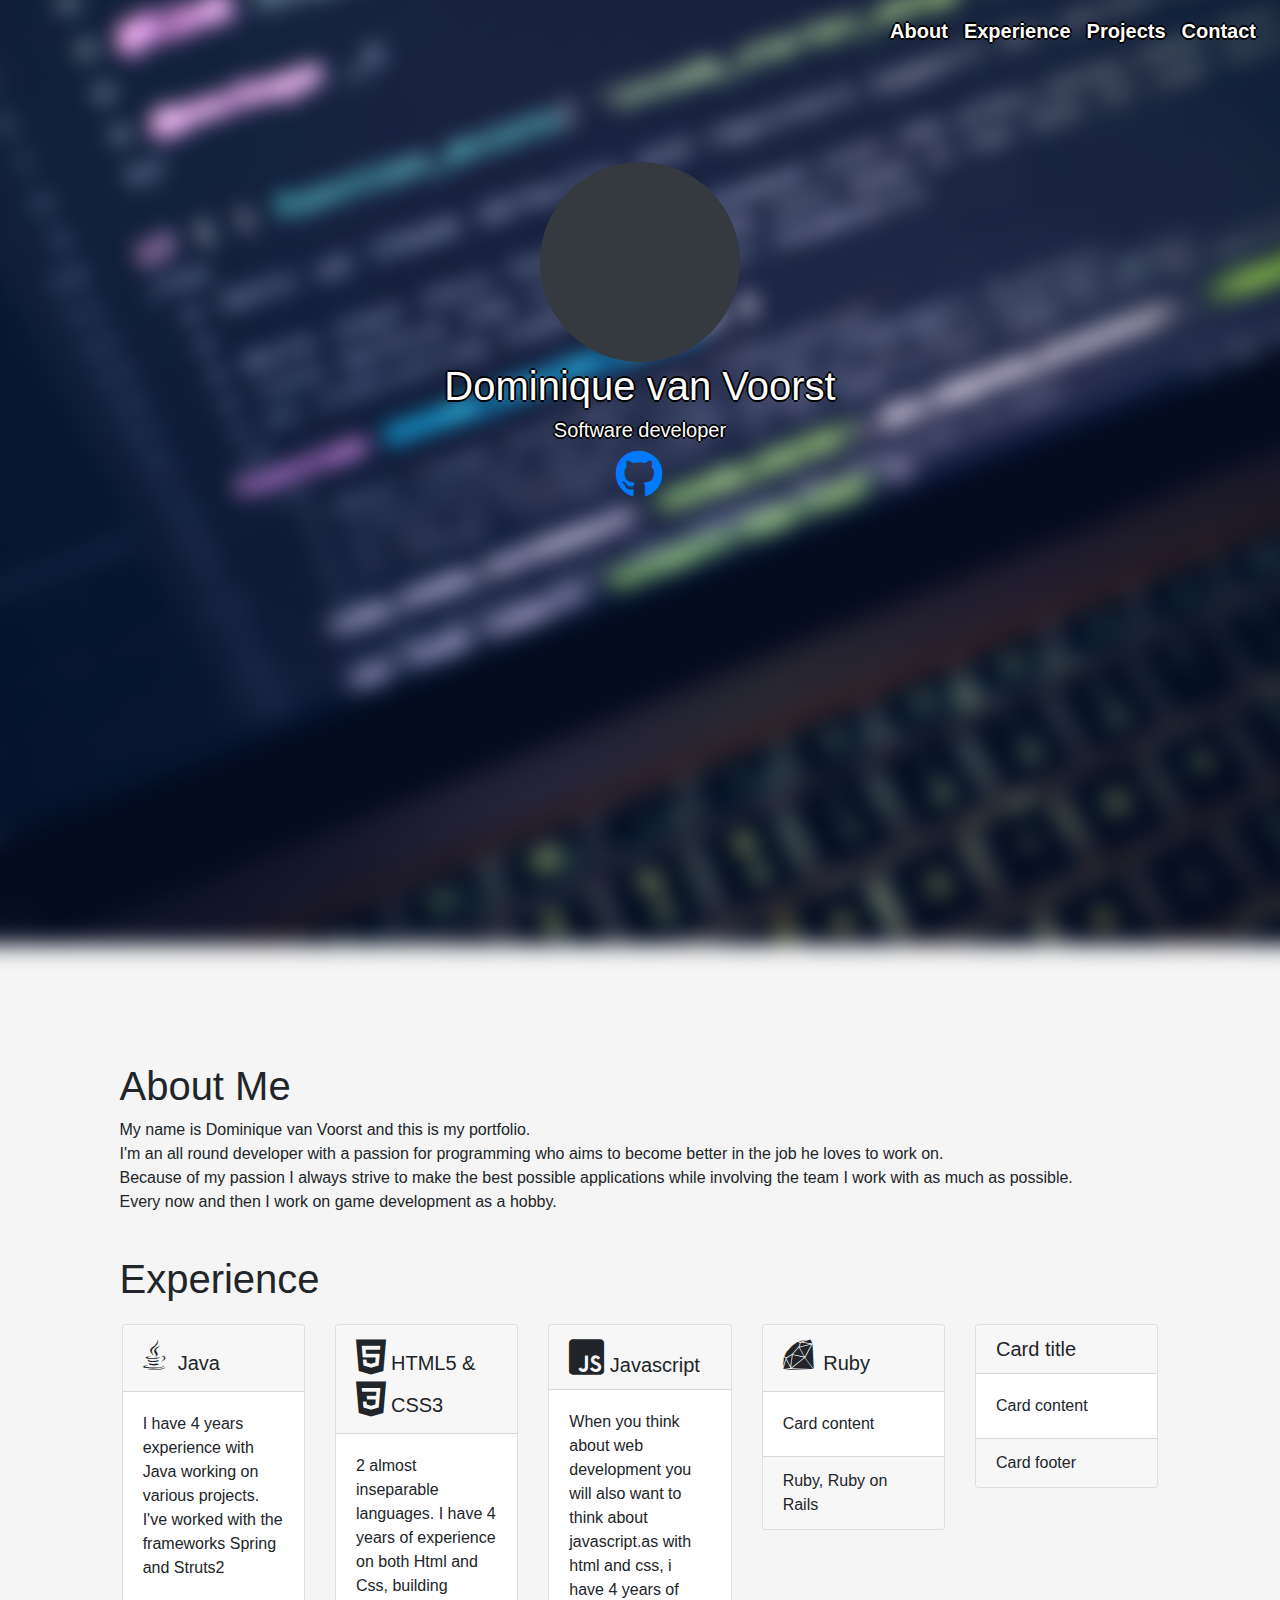
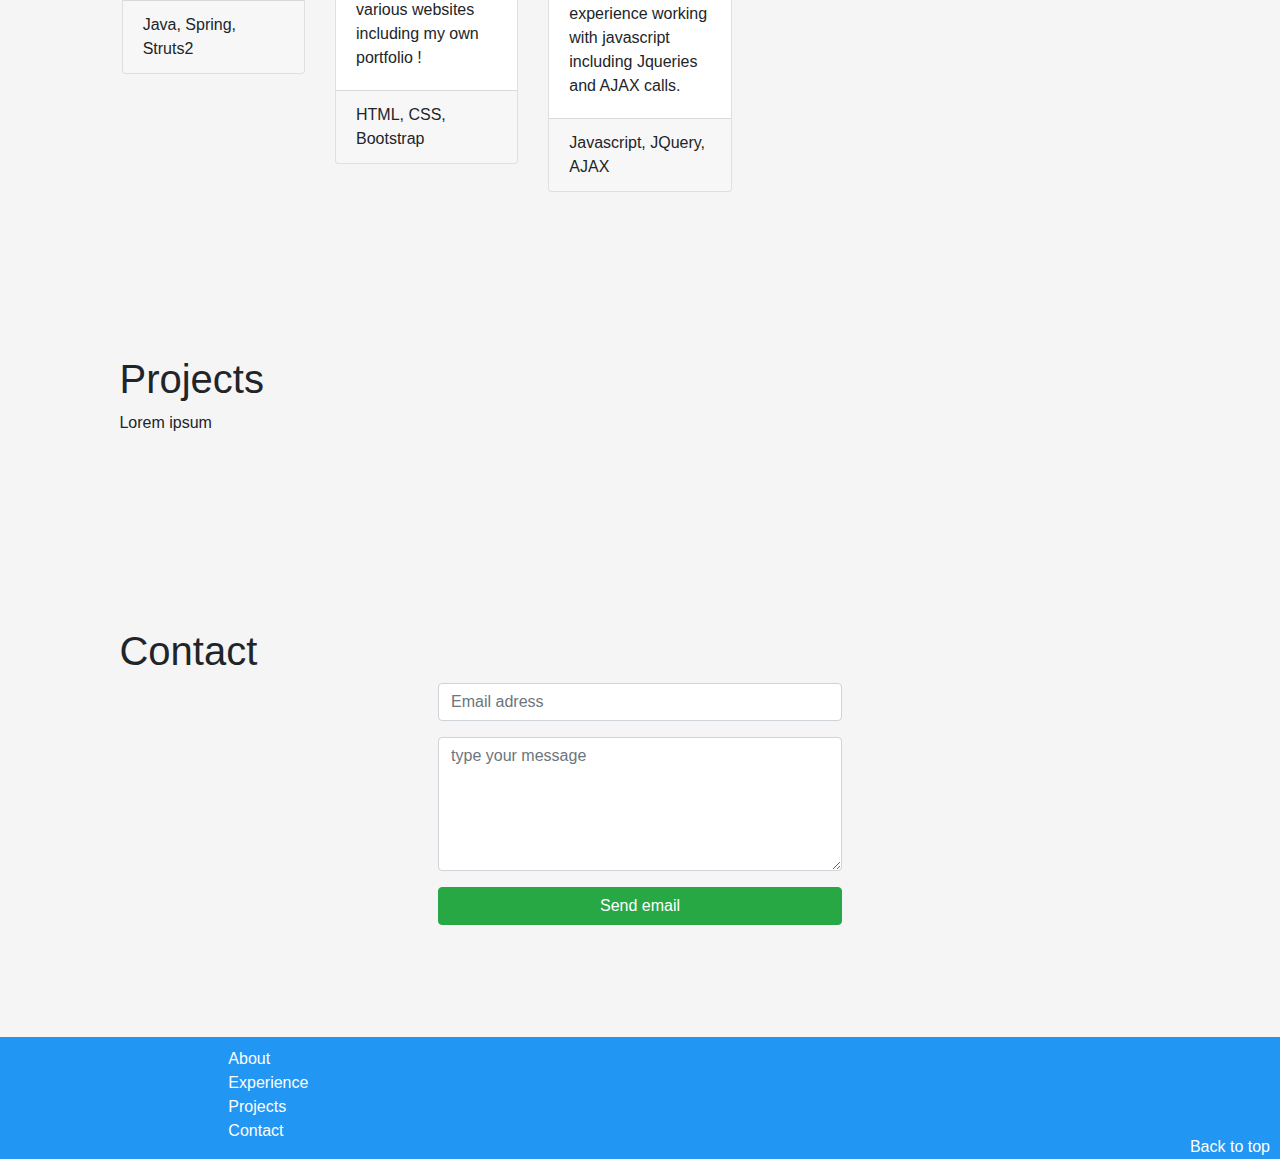
==== commit e6e6e0b2: "removed a small error" ====
--- a/main.html
+++ b/main.html
@@ -102,7 +102,7 @@
                                 </p>
                             </div>
                             <div class="card-footer">
-                                HTML, CSS
+                                HTML, CSS, Bootstrap
                             </div>
                         </div>
                     </div>
@@ -133,7 +133,7 @@
                                 </p>
                             </div>
                             <div class="card-footer">
-                                Card footer
+                                Ruby, Ruby on Rails
                             </div>
                         </div>
                     </div>
--- a/font-mfizz-2.4.1/font-mfizz.css
+++ b/font-mfizz-2.4.1/font-mfizz.css
@@ -182,7 +182,6 @@
   text-transform: none;
   -moz-osx-font-smoothing: grayscale;
   -webkit-font-smoothing: antialiased;
-  font-smoothing: antialiased;
 }
 
 .icon-3dprint:before { content: "\f100"; }
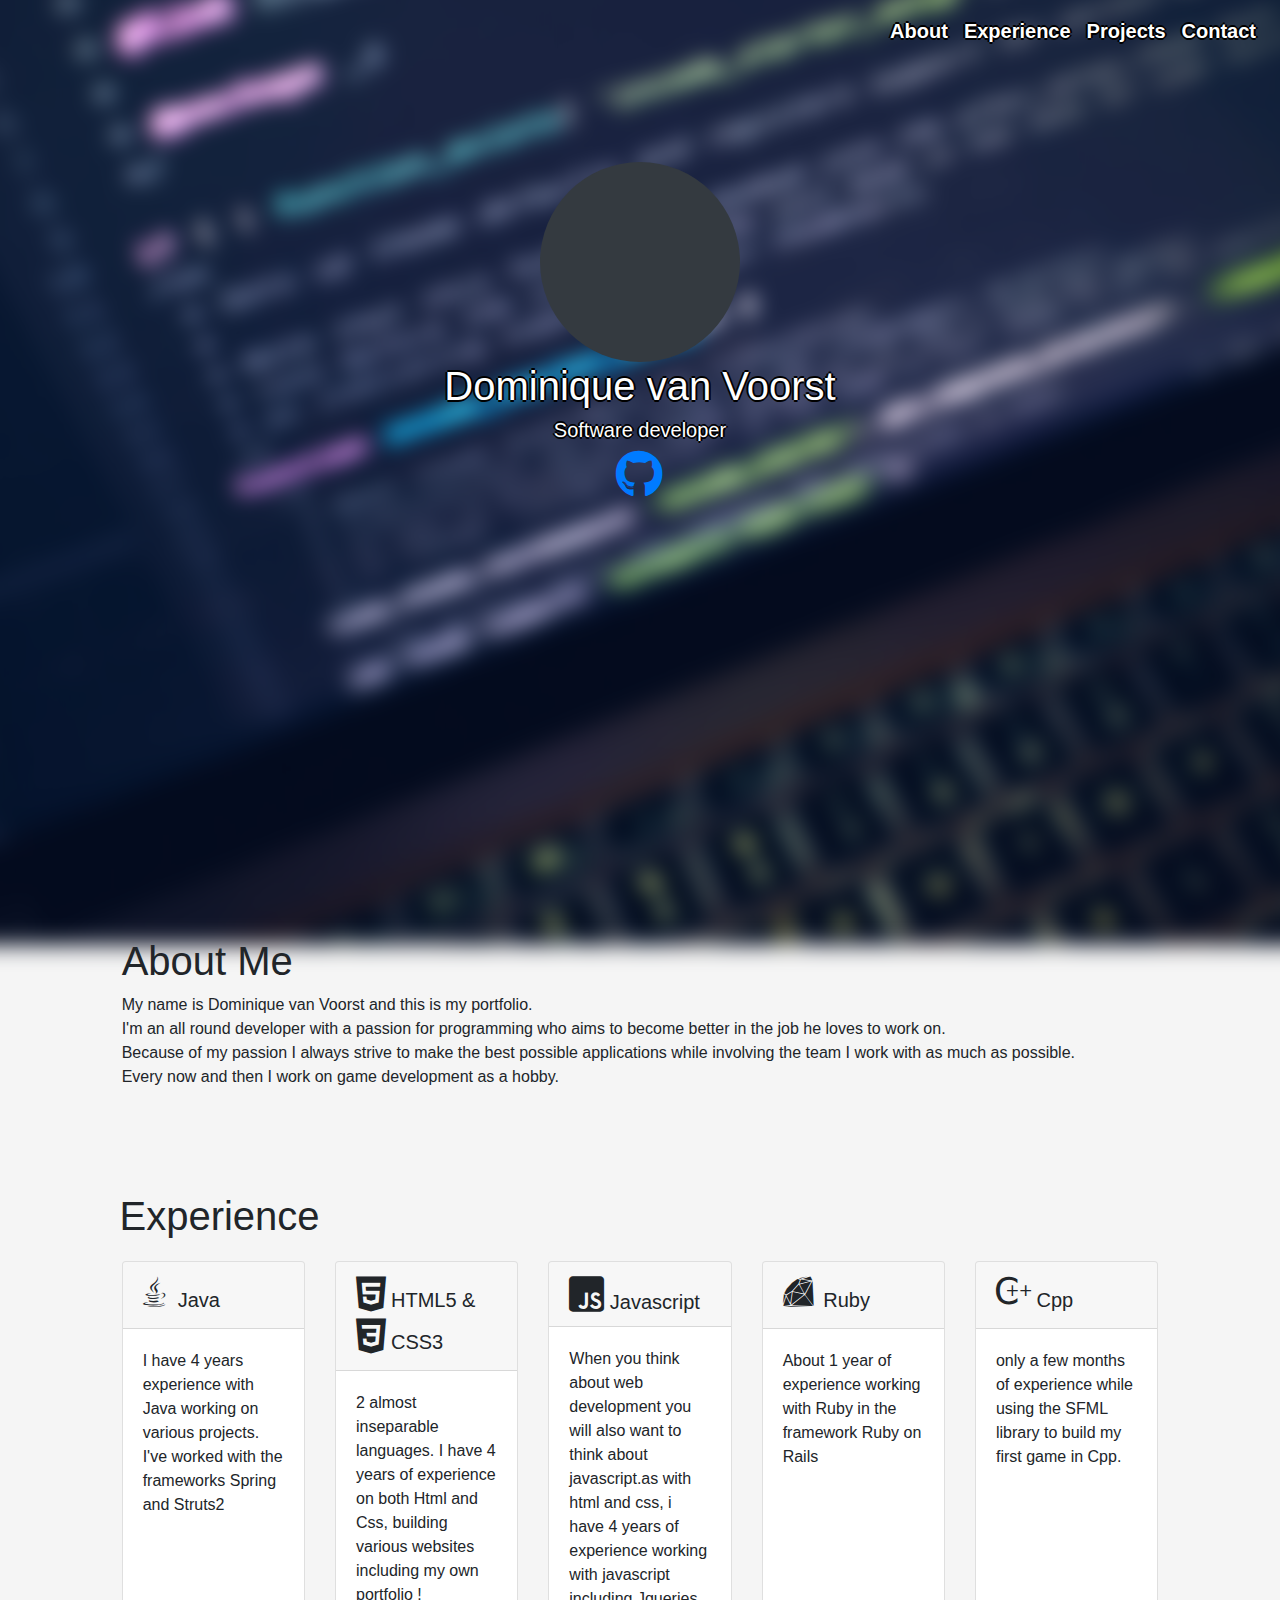
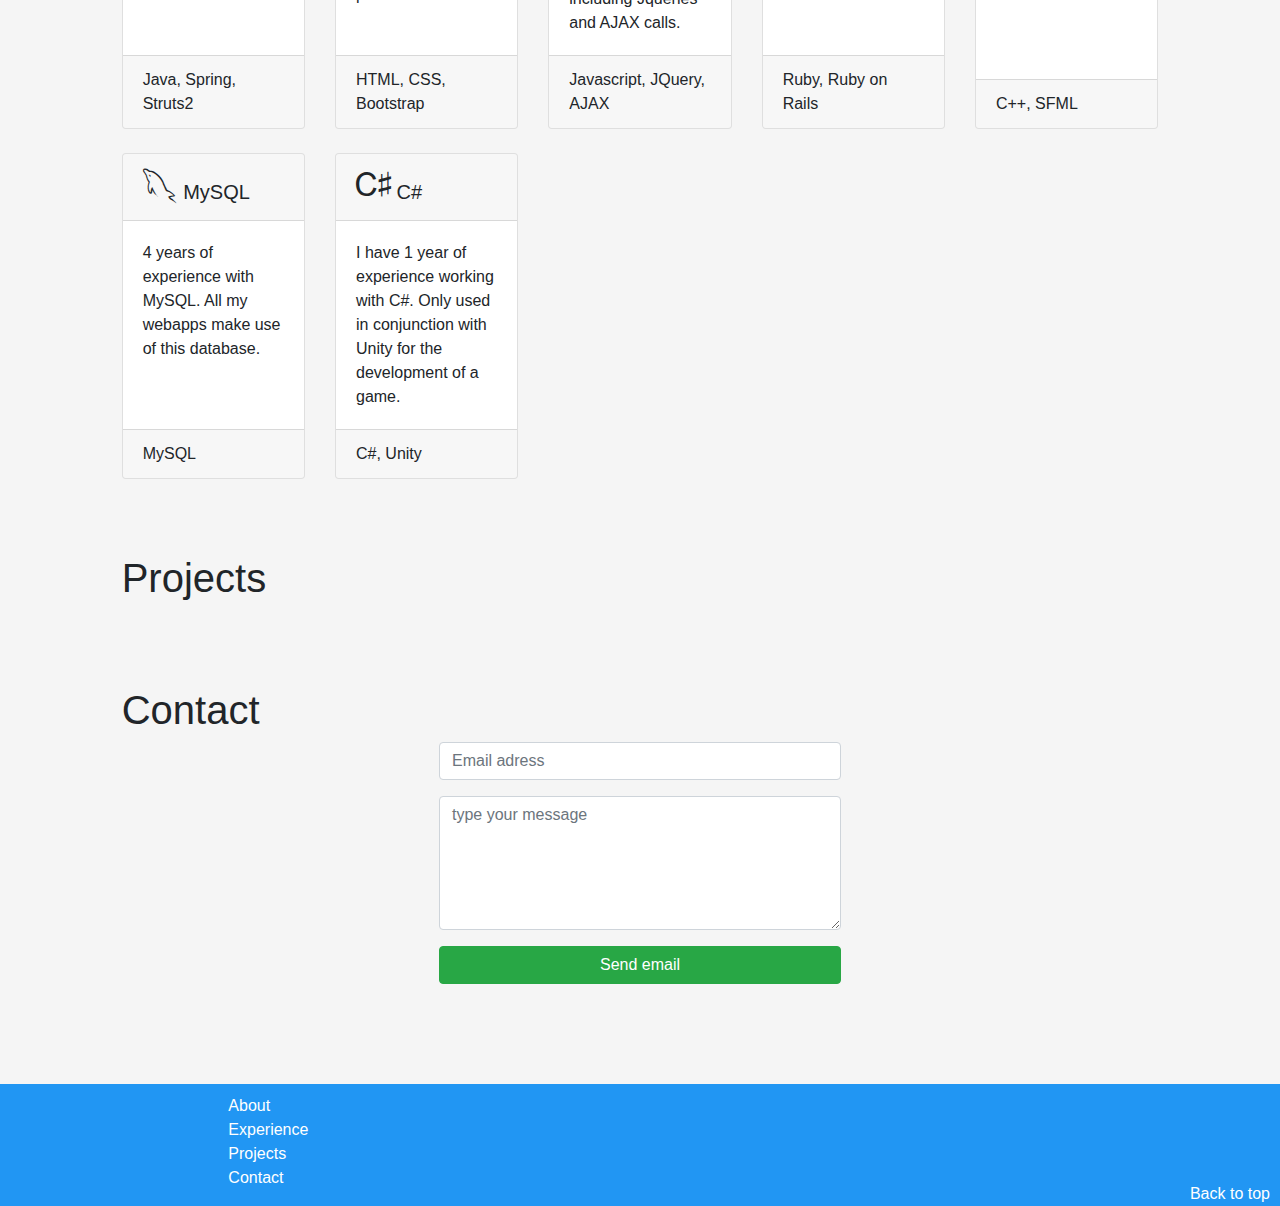
==== commit 82bde363: "removed pic, finished experience cards, added github boxes" ====
--- a/main.html
+++ b/main.html
@@ -7,9 +7,11 @@
     <link rel="stylesheet" type="text/css" href="main.css">
     <link rel="stylesheet" href="font-mfizz-2.4.1/font-mfizz.css">
     <link rel="stylesheet" href="https://use.fontawesome.com/releases/v5.0.13/css/all.css">
+    <link rel="stylesheet" href="github box/github-repos.css">
     <!-- Script includes-->
     <script src="https://ajax.googleapis.com/ajax/libs/jquery/3.3.1/jquery.min.js"></script>
     <script src="https://maxcdn.bootstrapcdn.com/bootstrap/4.1.0/js/bootstrap.min.js"></script>
+    <script src="github box/github-repos.js"></script>
     <!-- Meta data -->
     <meta name="author" content="Dominique van Voorst">
     <meta name="description" content="Portfolio of Dominique">
@@ -54,9 +56,9 @@
             </div>
             <!-- Content -->
             <div class="container-fluid">
-                <div class="row">
-                    <div class="col-md-1"></div>
-                    <div class="col-md-10 card-box" style="margin-top: 550px;">
+                <div class="row mt-35">
+                    <div class="col-md-1"></div>
+                    <div class="col-md-10">
                         <h1 id="about-me" class="text-block-font-family">About Me</h1>
                         <p>My name is Dominique van Voorst and this is my portfolio. </br>
                             I'm an all round developer with a passion for programming who aims to become better in the job he loves to work on.</br>
@@ -66,7 +68,7 @@
                     </div>
                     <div class="col-md-1"></div>
                 </div>
-                <div class="row">
+                <div class="row mt-6">
                     <div class="col-md-1"></div>
                     <div class="col-md10 card-box">
                         <h1 id="experience" class="text-block-font-family">Experience</h1>
@@ -77,13 +79,13 @@
                     <div class="col-md-1">
                     </div>
                     <div class="col-md-2">
-                        <div class="card">
+                        <div class="card h-100">
                             <h5 class="card-header">
                                 <i class="icon-java" style="font-size: 35px"></i>Java
                             </h5>
                             <div class="card-body">
                                 <p class="card-text">
-                                   I have 4 years experience with Java working on various projects. I've worked with the frameworks Spring and Struts2
+                                    I have 4 years experience with Java working on various projects. I've worked with the frameworks Spring and Struts2
                                 </p>
                             </div>
                             <div class="card-footer">
@@ -92,13 +94,15 @@
                         </div>
                     </div>
                     <div class="col-md-2">
-                        <div class="card">
-                            <h5 class="card-header">
-                                <i class="icon-html5-alt" style="font-size: 35px"></i>HTML5 & <i class="icon-css3-alt" style="font-size: 35px"></i>CSS3
-                            </h5>
-                            <div class="card-body">
-                                <p class="card-text">
-                                    2 almost inseparable languages. I have 4 years of experience on both Html and Css, building various websites including my own portfolio !
+                        <div class="card h-100">
+                            <h5 class="card-header">
+                                <i class="icon-html5-alt" style="font-size: 35px"></i>HTML5 &
+                                <i class="icon-css3-alt" style="font-size: 35px"></i>CSS3
+                            </h5>
+                            <div class="card-body">
+                                <p class="card-text">
+                                    2 almost inseparable languages. I have 4 years of experience on both Html and Css, building various websites including my
+                                    own portfolio !
                                 </p>
                             </div>
                             <div class="card-footer">
@@ -107,14 +111,14 @@
                         </div>
                     </div>
                     <div class="col-md-2">
-                        <div class="card">
+                        <div class="card h-100">
                             <h5 class="card-header">
                                 <i class="fab fa-js-square fa-2x"></i> Javascript
                             </h5>
                             <div class="card-body">
                                 <p class="card-text">
-                                    When you think about web development you will also want to think about javascript.as with html and css, i have 4 years of experience working
-                                    with javascript including Jqueries and AJAX calls.
+                                    When you think about web development you will also want to think about javascript.as with html and css, i have 4 years of
+                                    experience working with javascript including Jqueries and AJAX calls.
                                 </p>
                             </div>
                             <div class="card-footer">
@@ -123,13 +127,13 @@
                         </div>
                     </div>
                     <div class="col-md-2">
-                        <div class="card">
+                        <div class="card h-100">
                             <h5 class="card-header">
                                 <i class="icon-ruby" style="font-size: 35px"></i> Ruby
                             </h5>
                             <div class="card-body">
                                 <p class="card-text">
-                                    Card content
+                                    About 1 year of experience working with Ruby in the framework Ruby on Rails
                                 </p>
                             </div>
                             <div class="card-footer">
@@ -138,34 +142,91 @@
                         </div>
                     </div>
                     <div class="col-md-2">
-                        <div class="card">
-                            <h5 class="card-header">
-                                Card title
-                            </h5>
-                            <div class="card-body">
-                                <p class="card-text">
-                                    Card content
-                                </p>
-                            </div>
-                            <div class="card-footer">
-                                Card footer
-                            </div>
-                        </div>
-                    </div>
-                    <div class="col-md-1">
-                    </div>
+                        <div class="card h-100">
+                            <h5 class="card-header">
+                                <i class="icon-cplusplus" style="font-size: 35px"></i> Cpp
+                            </h5>
+                            <div class="card-body">
+                                <p class="card-text">
+                                    only a few months of experience while using the SFML library to build my first game in Cpp.
+                                </p>
+                            </div>
+                            <div class="card-footer">
+                                C++, SFML
+                            </div>
+                        </div>
+                    </div>
+                    <div class="col-md-1">
+                    </div>
+                </div>
+                <div class="row mt-4">
+                    <div class="col-md-1">
+                    </div>
+                    <div class="col-md-2">
+                        <div class="card h-100">
+                            <h5 class="card-header">
+                                <i class="icon-mysql" style="font-size: 35px"></i> MySQL
+                            </h5>
+                            <div class="card-body">
+                                <p class="card-text">
+                                    4 years of experience with MySQL. All my webapps make use of this database.
+                                </p>
+                            </div>
+                            <div class="card-footer">
+                                MySQL
+                            </div>
+                        </div>
+                    </div>
+                    <div class="col-md-2">
+                        <div class="card h-100">
+                            <h5 class="card-header">
+                                <i class="icon-csharp" style="font-size:35px"></i> C#
+                            </h5>
+                            <div class="card-body">
+                                <p class="card-text">
+                                    I have 1 year of experience working with C#. Only used in conjunction with Unity for the development of a game.
+                                </p>
+                            </div>
+                            <div class="card-footer">
+                                C#, Unity
+                            </div>
+                        </div>
+                    </div>
+                    <div class="col-md-2">
+                    </div>
+                    <div class="col-md-2">
+                    </div>
+                    <div class="col-md-2">
+                    </div>
+                    <div class="col-md-1">
+                    </div>
+                </div>
+                <div class="row mt-6">
+                    <div class="col-md-1"></div>
+                    <div class="col-md-10">
+                        <h1 id="projects" class="text-block-font-family">Projects</h1>
+                    </div>
+                    <div class="col-md-1"></div>
                 </div>
                 <div class="row">
-                    <div class="col-md-1"></div>
-                    <div class="col-10 card-box" style="margin-top: 150px;">
-                        <h1 id="projects" class="text-block-font-family">Projects</h1>
-                        <p>Lorem ipsum</p>
-                    </div>
-                    <div class="col-md-1"></div>
-                </div>
-                <div class="row">
-                    <div class="col-md-1"></div>
-                    <div class="col-10 card-box" style="margin-top: 150px;">
+                    <div class="col-md-1">
+                    </div>
+                    <div class="col-md-2">
+                    </div>
+                    <div class="col-md-2">
+                    </div>
+                    <div class="col-md-2">
+                    </div>
+                    <div class="col-md-2">
+                    </div>
+                    <div class="col-md-2">
+                    </div>
+                    <div class="col-md-1">
+                    </div>
+                </div>
+                <div class="row mt-6">
+                    <div class="col-md-1"></div>
+                    <div class="col-md-10">
                         <h1 id="contact" class="text-block-font-family">Contact</h1>
                         <div class="col-md-5" style="margin: 0 auto">
                             <form>
--- a/main.css
+++ b/main.css
@@ -41,4 +41,12 @@
 body {
     overflow-x: hidden;
     background-color:#F5F5F5;
+}
+
+.mt-6 {
+    margin-top: 6%;
+}
+
+.mt-35 {
+    margin-top: 35%;
 }--- a/github box/github-repos.css
+++ b/github box/github-repos.css
@@ -0,0 +1,43 @@
+.github-box {
+  margin-bottom: 20px;
+}
+
+.github-box .badge {
+  font-size: 100% !important;
+  font-weight: normal !important;
+  min-width: 60px;
+}
+
+.github-box .card-header .title {
+  color: #000;
+}
+
+.github-box .badge a {
+  color: #fff;
+  padding: 2px;
+}
+
+.github-box .card-footer{
+  padding-bottom: 2px;
+}
+
+.language-dot {
+  height: 12.5px;
+  width: 12.5px;
+  background-color: #bbb;
+  border-radius: 50%;
+  display: inline-block;
+}
+
+.CSS-color {
+  background-color: #563d7c;
+  color: #fff;
+}
+
+.HTML-color {
+  background-color: #e34c26;
+}
+
+.JavaScript-color {
+  background-color: #f1e05a;
+}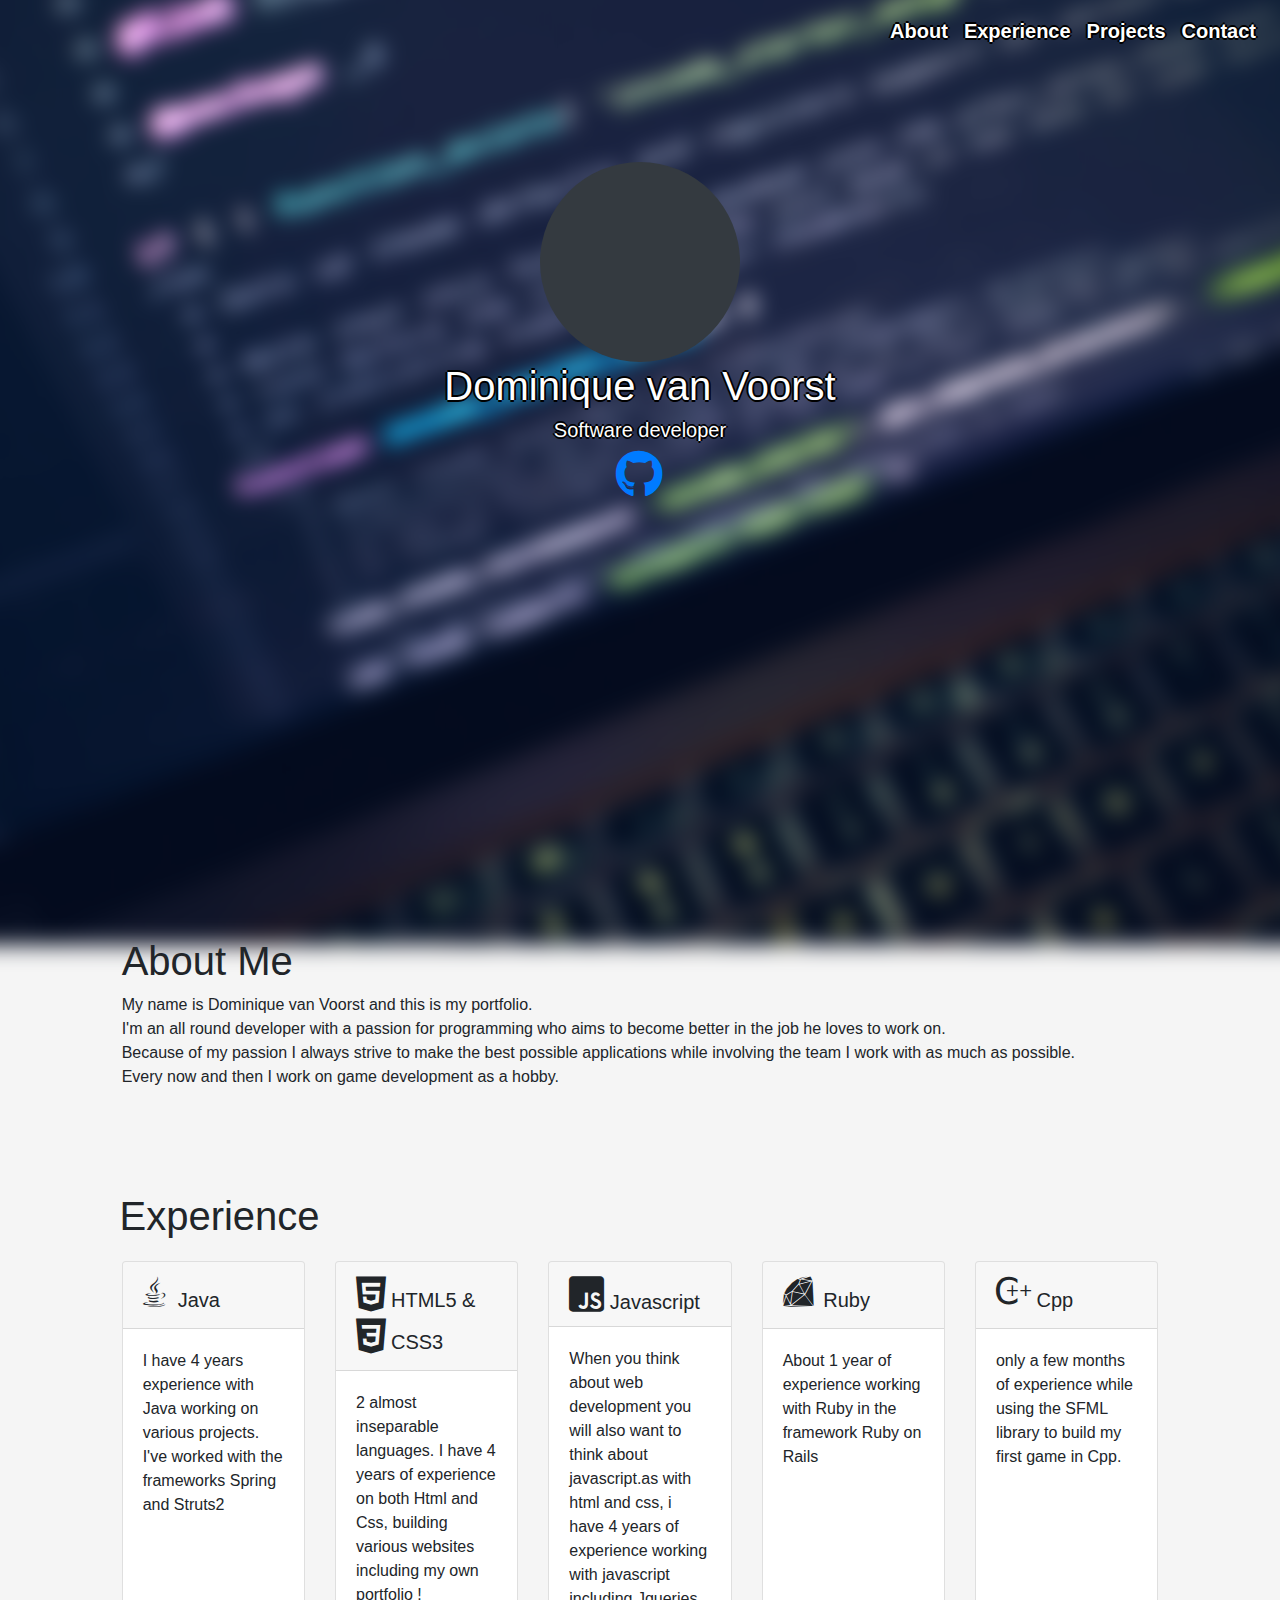
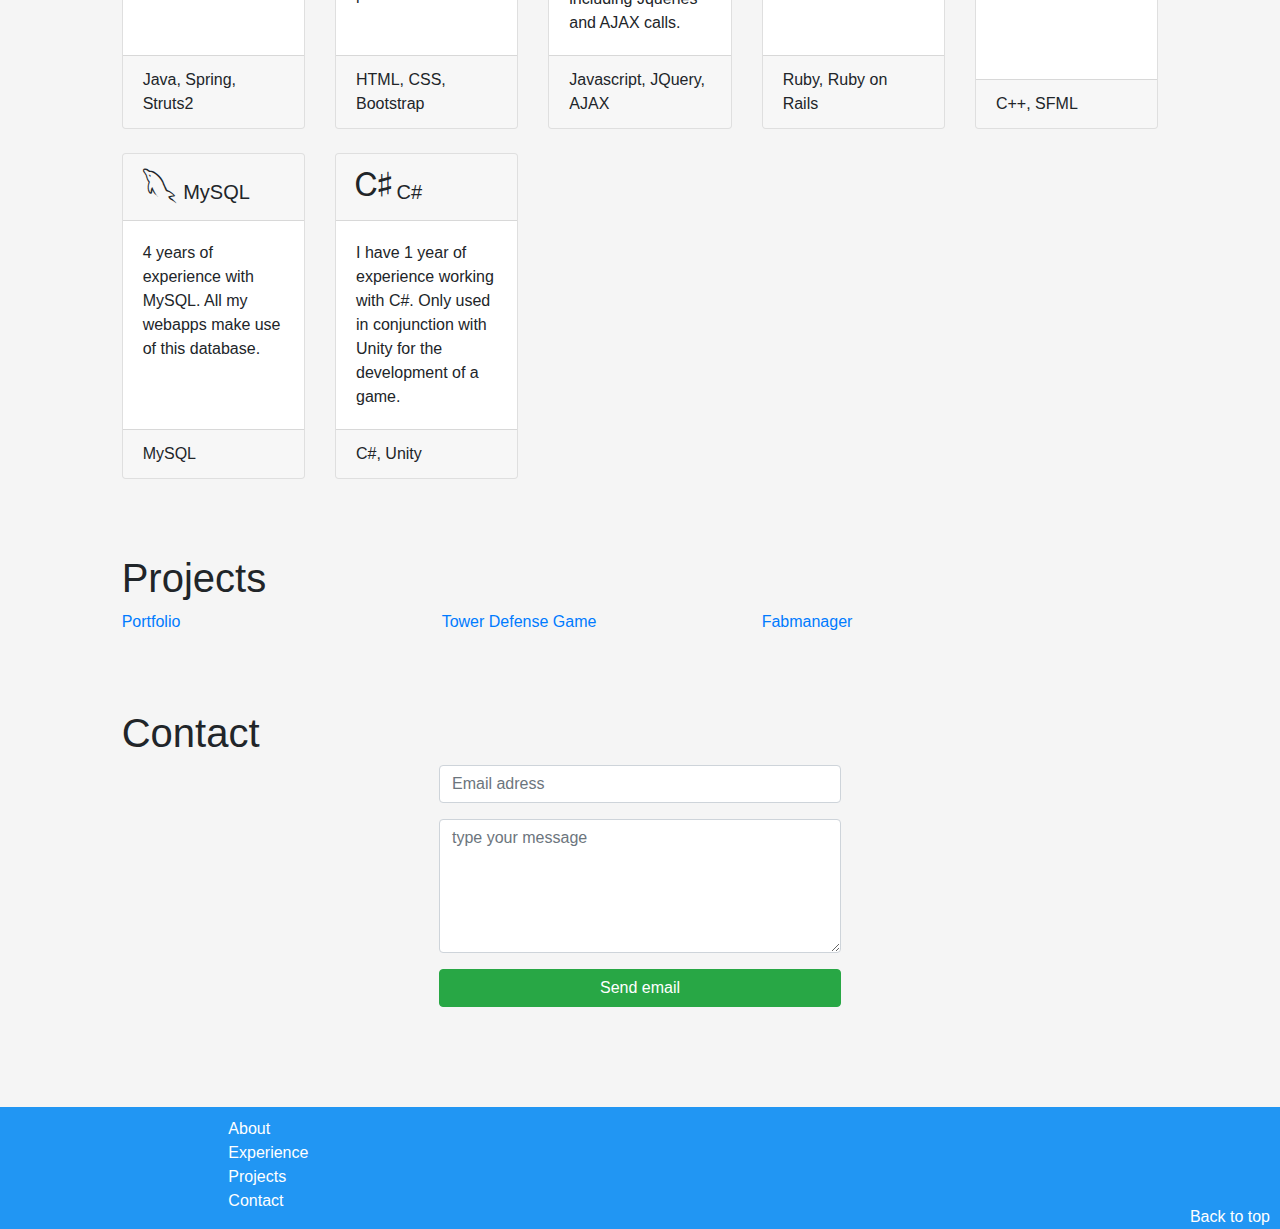
==== commit 5508c42f: "fixed github boxes, made some layout changes" ====
--- a/main.html
+++ b/main.html
@@ -211,16 +211,15 @@
                 <div class="row">
                     <div class="col-md-1">
                     </div>
-                    <div class="col-md-2">
-                    </div>
-                    <div class="col-md-2">
-                    </div>
-                    <div class="col-md-2">
-                    </div>
-                    <div class="col-md-2">
-                    </div>
-                    <div class="col-md-2">
-                    </div>
+                        <div class="col-md-3 h-100 projects">
+                            <a href="//github.com/wereldjes/Portfolio">Portfolio</a>
+                        </div>
+                        <div class="col-md-3 h-100 projects">
+                            <a href="//github.com/wereldjes/Tower-defense-game">Tower Defense Game</a>
+                        </div>
+                        <div class="col-md-3 h-100 projects">
+                            <a href="//github.com/wereldjes/fabmanager_zld">Fabmanager</a>
+                        </div>
                     <div class="col-md-1">
                     </div>
                 </div>
@@ -270,6 +269,7 @@
                     </div>
                 </div>
             </footer>
+            <script>GHRepos.create('.projects a')</script>
 </body>
 
 </html>--- a/github box/github-repos.css
+++ b/github box/github-repos.css
@@ -21,6 +21,11 @@
   padding-bottom: 2px;
 }
 
+.card-language {
+  padding-bottom: 0px;
+  margin-bottom: 0px;
+}
+
 .language-dot {
   height: 12.5px;
   width: 12.5px;
@@ -40,4 +45,16 @@
 
 .JavaScript-color {
   background-color: #f1e05a;
+}
+
+.C\+\+-color {
+  background-color: #f34b7d;
+}
+
+.Ruby-color {
+  background-color: #701516;
+}
+
+.Java-color {
+  background-color: #b07219;
 }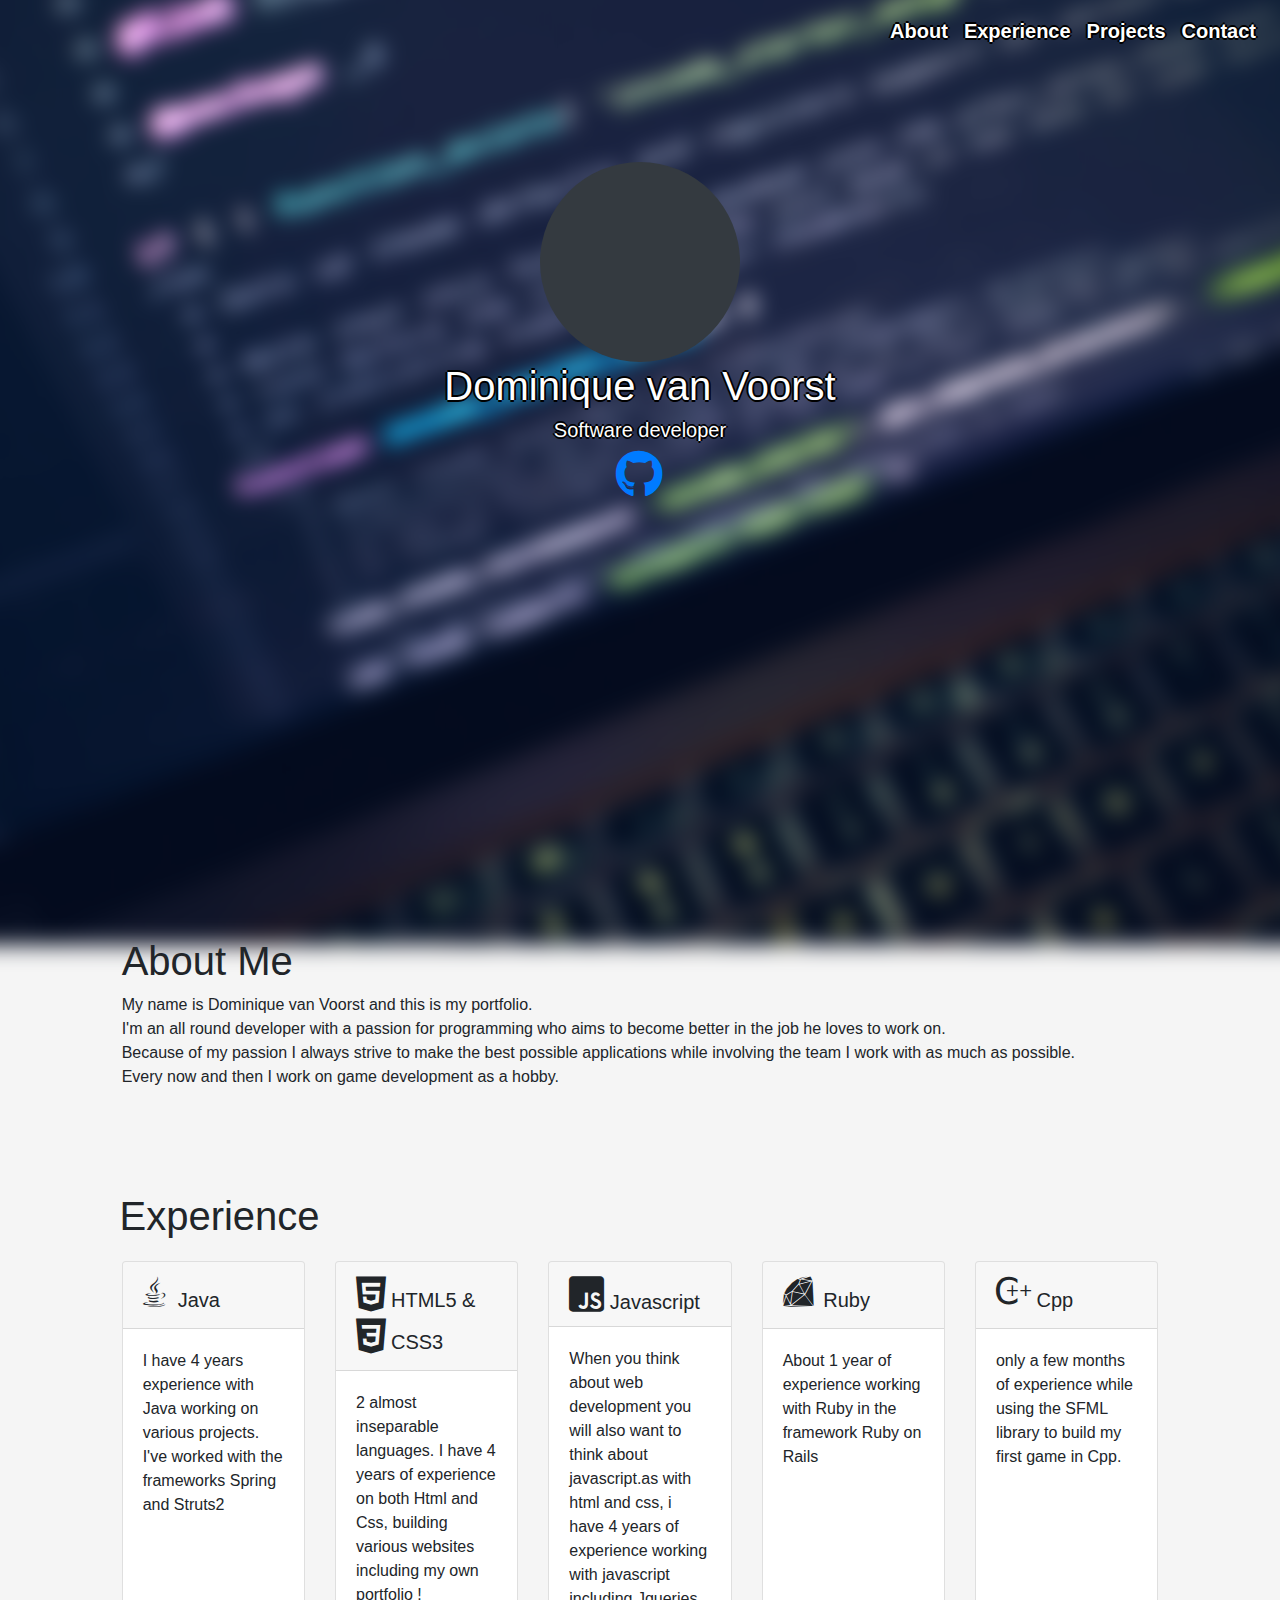
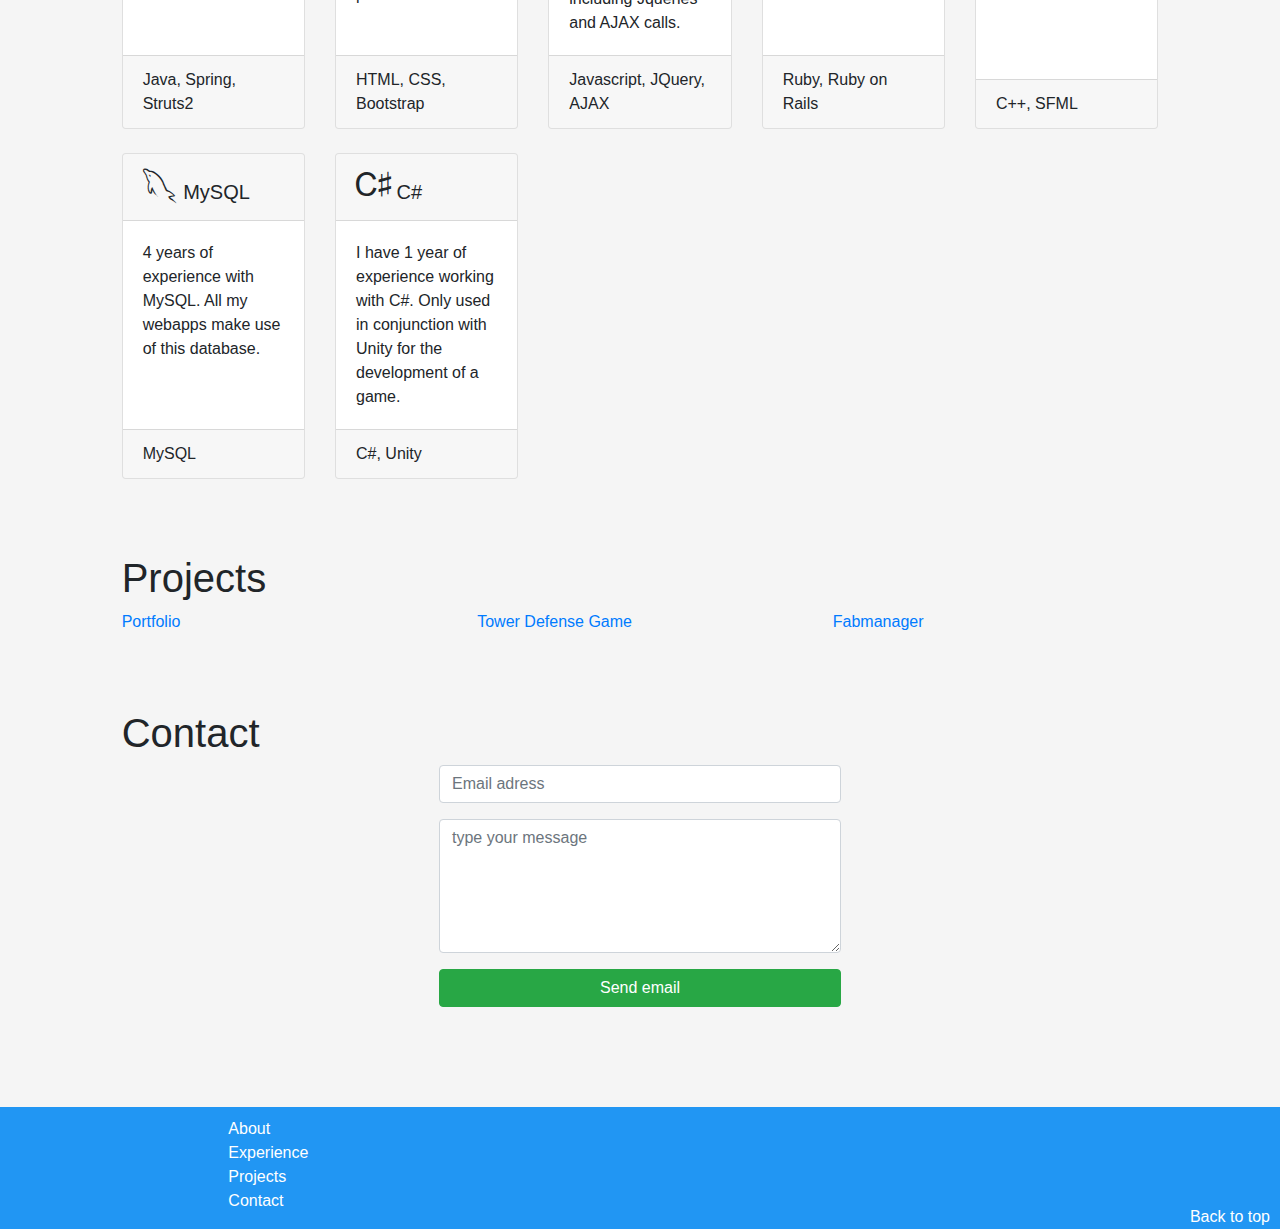
==== commit 1eb496f2: "minor change so gitboxes fit their col better" ====
--- a/main.html
+++ b/main.html
@@ -211,13 +211,13 @@
                 <div class="row">
                     <div class="col-md-1">
                     </div>
-                        <div class="col-md-3 h-100 projects">
+                        <div class="col h-100 projects">
                             <a href="//github.com/wereldjes/Portfolio">Portfolio</a>
                         </div>
-                        <div class="col-md-3 h-100 projects">
+                        <div class="col h-100 projects">
                             <a href="//github.com/wereldjes/Tower-defense-game">Tower Defense Game</a>
                         </div>
-                        <div class="col-md-3 h-100 projects">
+                        <div class="col h-100 projects">
                             <a href="//github.com/wereldjes/fabmanager_zld">Fabmanager</a>
                         </div>
                     <div class="col-md-1">
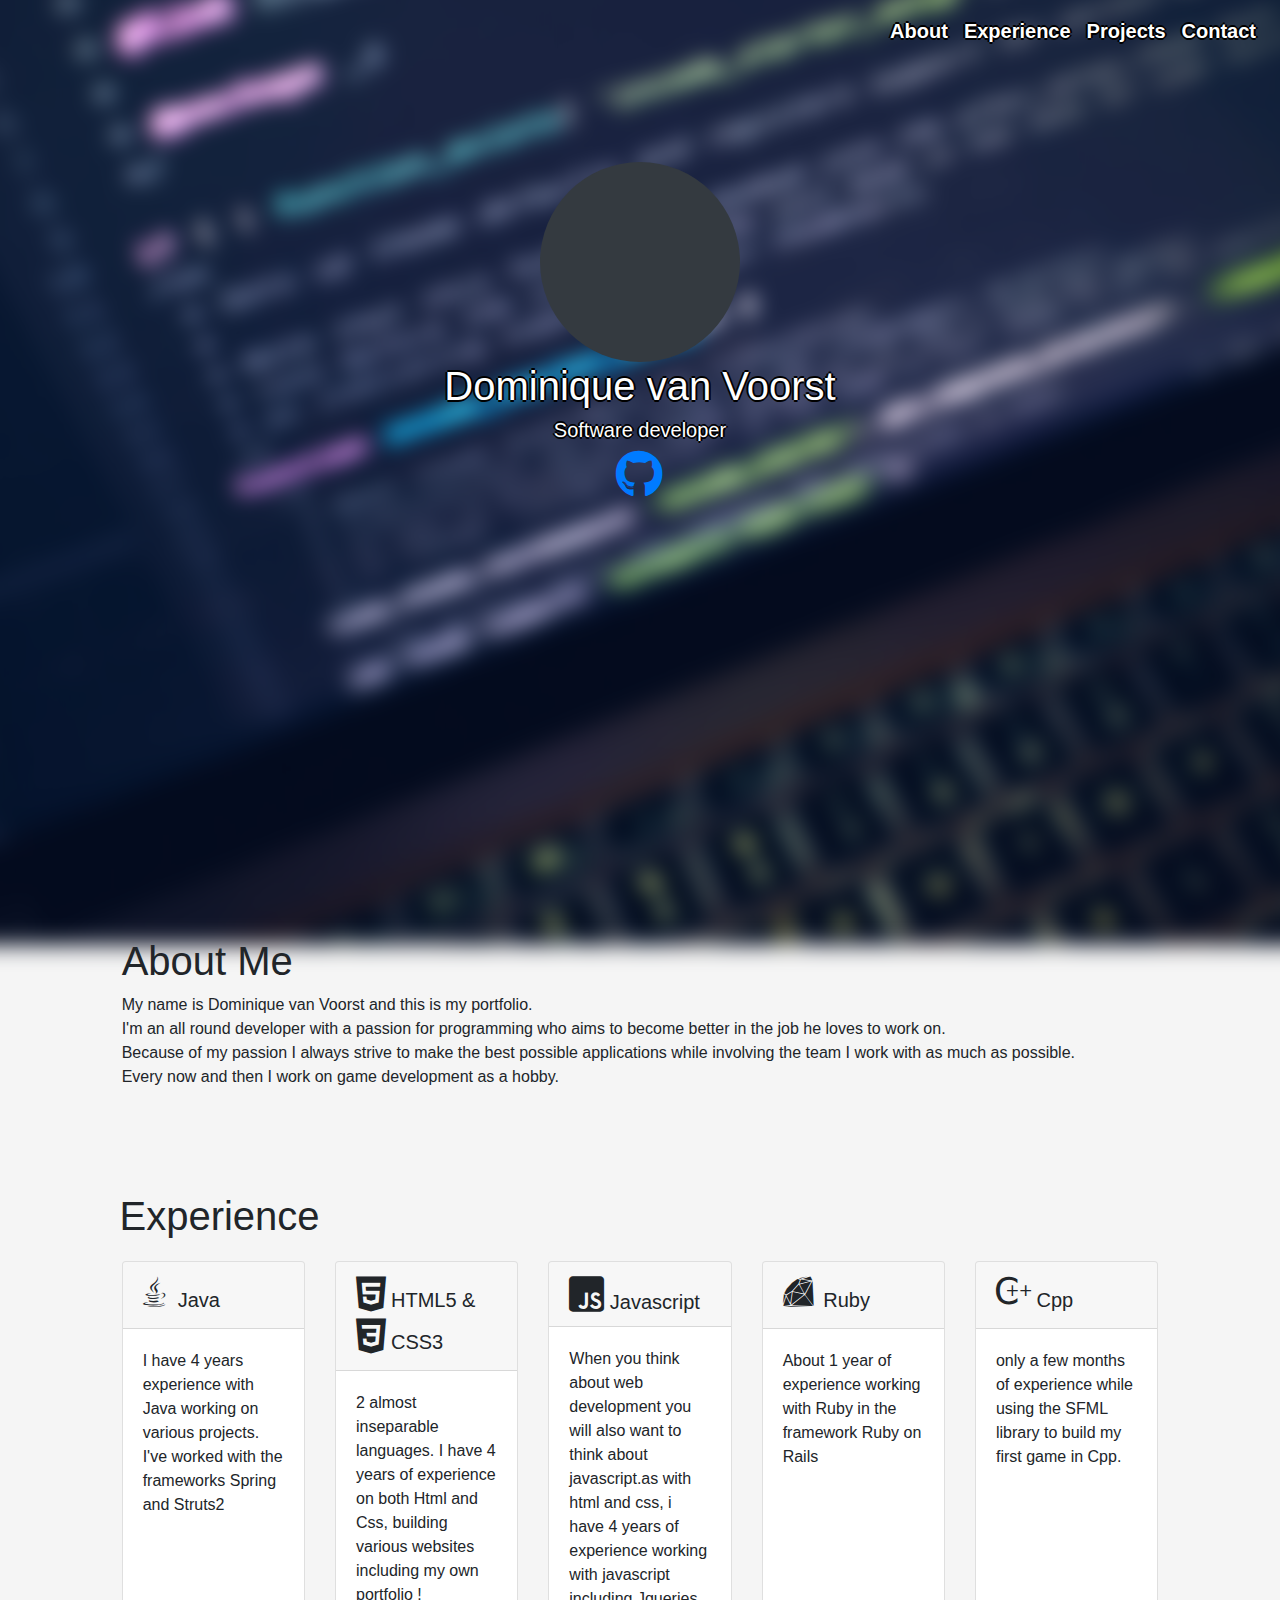
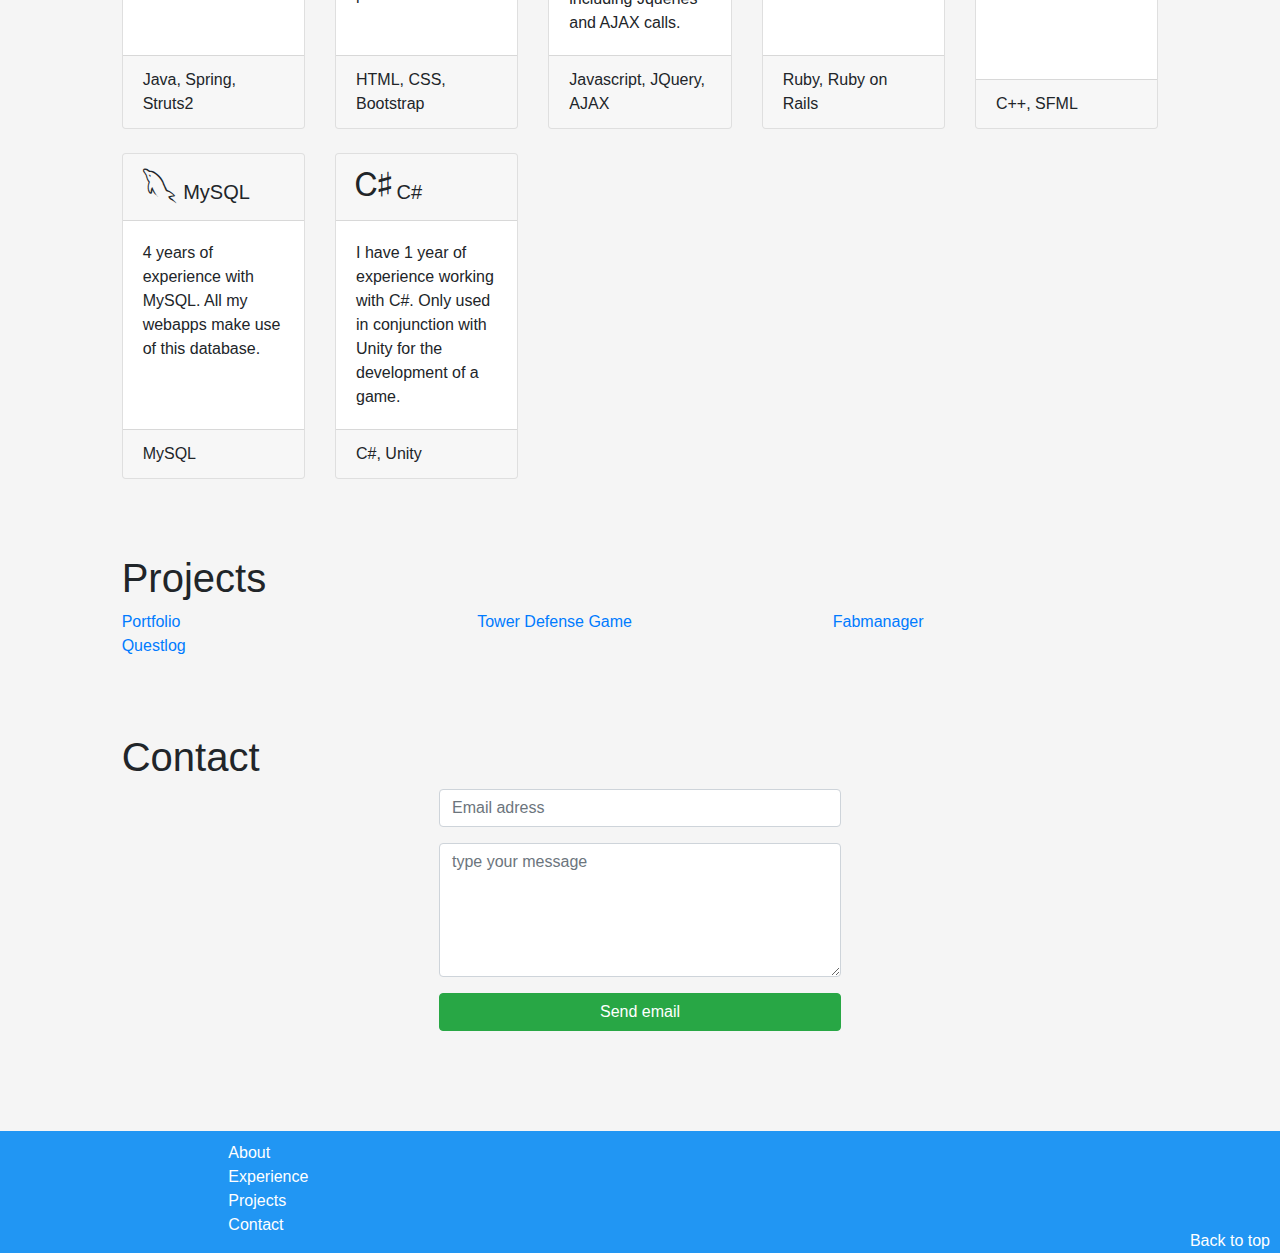
==== commit 7d729215: "added a gitbox to projects" ====
--- a/main.html
+++ b/main.html
@@ -211,15 +211,28 @@
                 <div class="row">
                     <div class="col-md-1">
                     </div>
-                        <div class="col h-100 projects">
-                            <a href="//github.com/wereldjes/Portfolio">Portfolio</a>
-                        </div>
-                        <div class="col h-100 projects">
-                            <a href="//github.com/wereldjes/Tower-defense-game">Tower Defense Game</a>
-                        </div>
-                        <div class="col h-100 projects">
-                            <a href="//github.com/wereldjes/fabmanager_zld">Fabmanager</a>
-                        </div>
+                    <div class="col h-100 projects">
+                        <a href="//github.com/wereldjes/Portfolio">Portfolio</a>
+                    </div>
+                    <div class="col h-100 projects">
+                        <a href="//github.com/wereldjes/Tower-defense-game">Tower Defense Game</a>
+                    </div>
+                    <div class="col h-100 projects">
+                        <a href="//github.com/wereldjes/fabmanager_zld">Fabmanager</a>
+                    </div>
+                    <div class="col-md-1">
+                    </div>
+                </div>
+                <div class="row">
+                    <div class="col-md-1">
+                    </div>
+                    <div class="col h-100 projects">
+                        <a href="//github.com/wereldjes/Questlog">Questlog</a>
+                    </div>
+                    <div class="col h-100">
+                    </div>
+                    <div class="col h-100">
+                    </div>
                     <div class="col-md-1">
                     </div>
                 </div>
